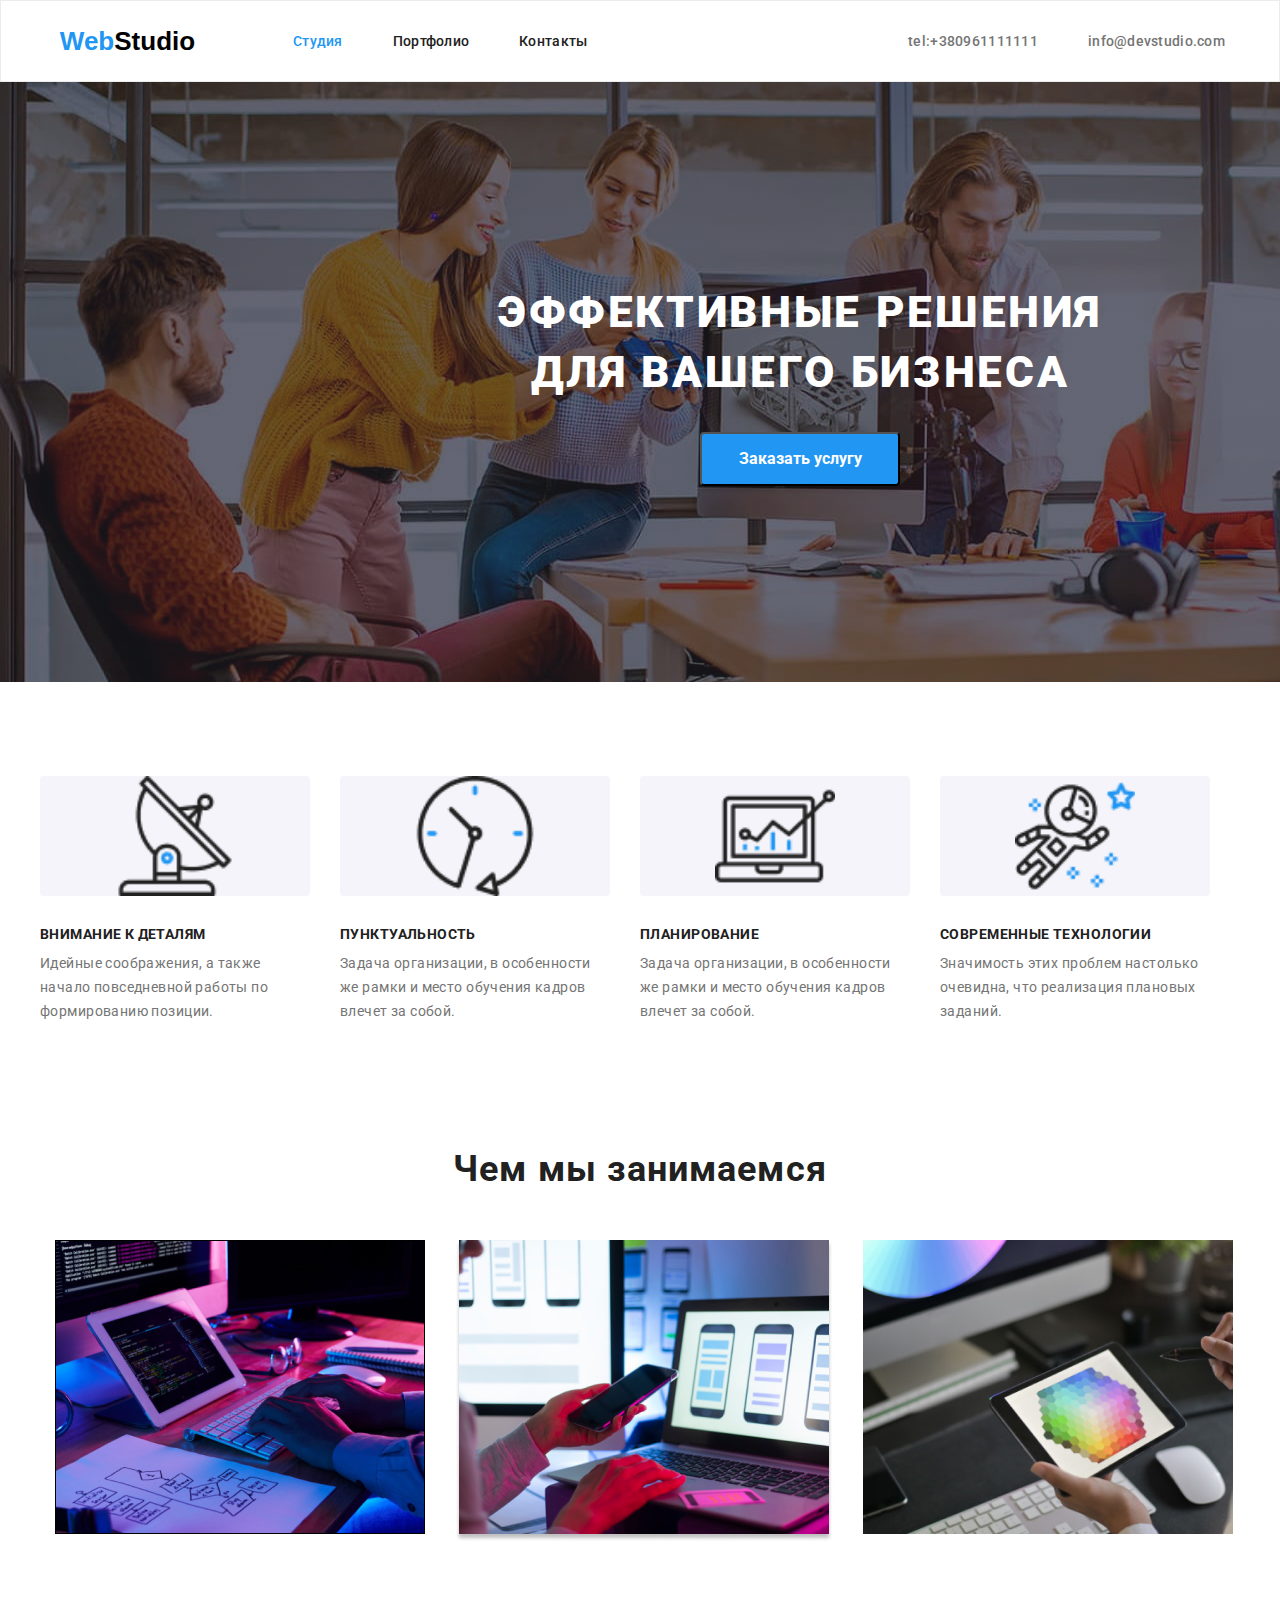
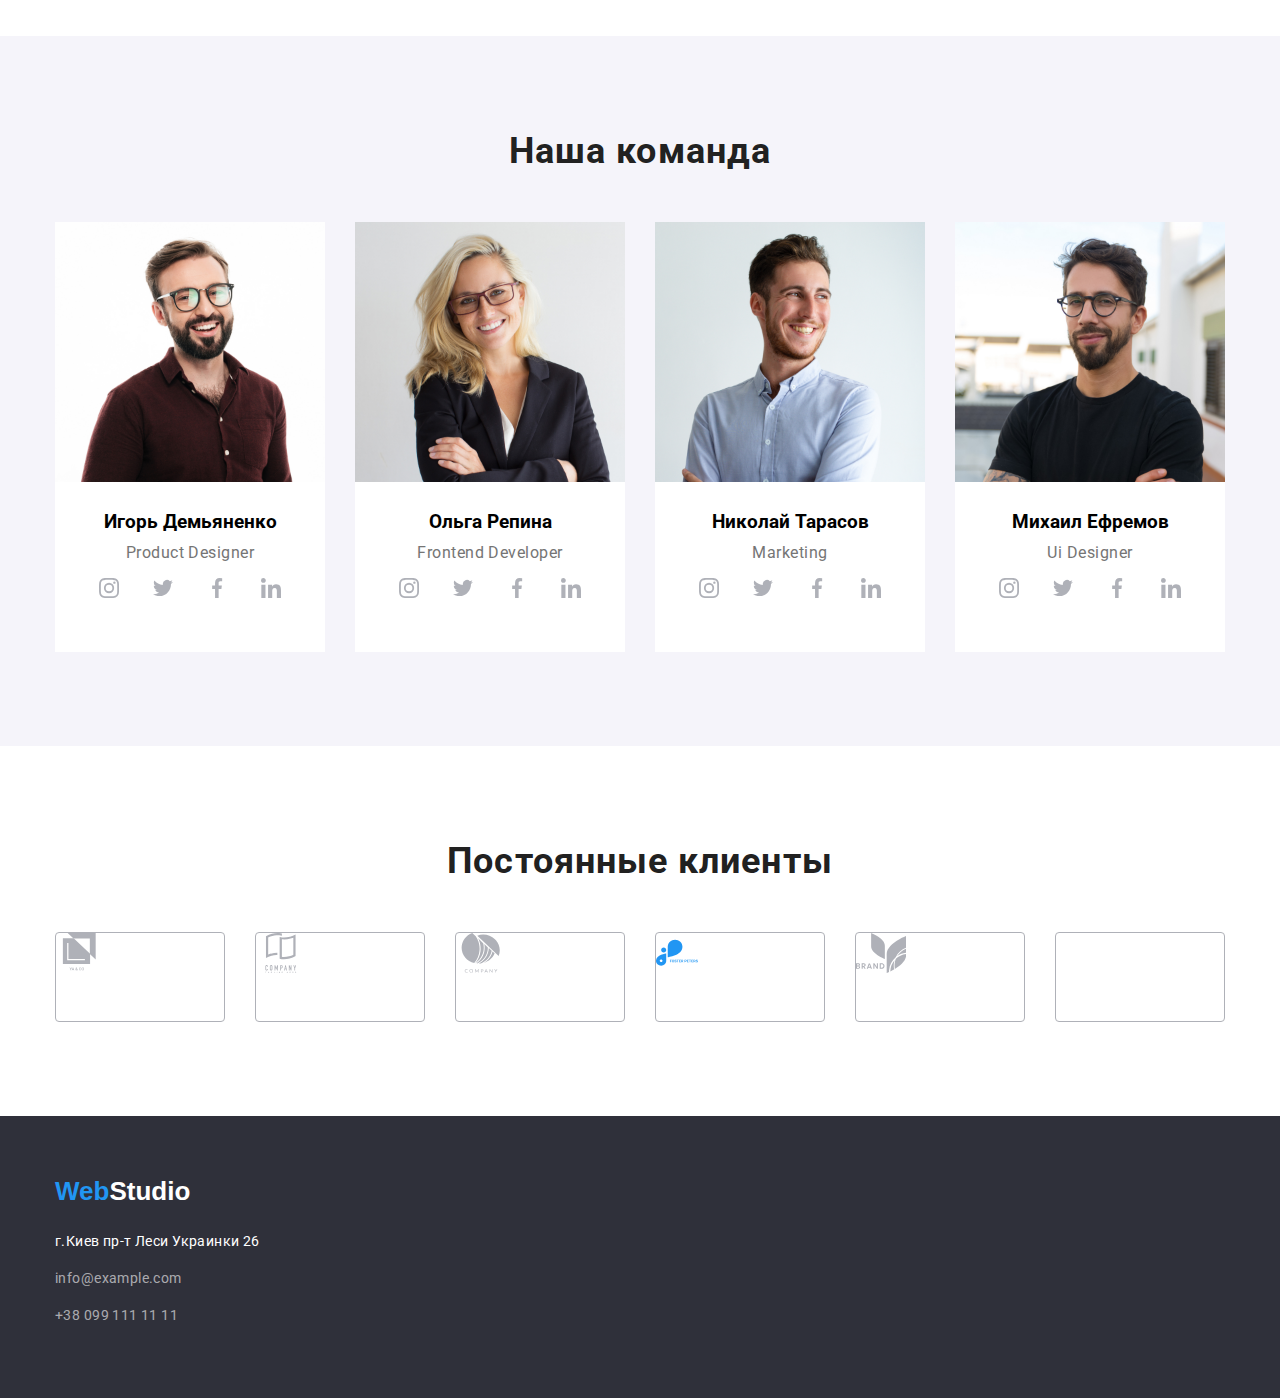
==== index.html @ 66f8c297 "=" ====
<!DOCTYPE html>
<html lang="ru">

<head>
    <meta charset="UTF-8">
    <meta name="viewport" content="width=device-width, initial-scale=1.0">
    <title lang="en">Web Studio</title>
    <link rel="stylesheet"
        href="https://cdnjs.cloudflare.com/ajax/libs/modern-normalize/1.0.0/modern-normalize.min.css">
    <link rel="preconnect" href="https://fonts.gstatic.com">
    <link
        href="https://fonts.googleapis.com/css2?family=Raleway:wght@700&family=Roboto:wght@400;500;700;900&display=swap"
        rel="stylesheet">
    <link rel="stylesheet" href="./CSS/styles.css">

</head>

<body>
    <header class="header">
        <div class="header-nav container">
            <div class="site-nav">
                <nav class="navigation">
                    <a class="logotype logotype-light-theme" href="./index.html"><span class="logo-web">Web</span>Studio</a>
                    <ul class="navigation-list list">
                        <li class="navigation-list-item">
                            <a class="navigation-list-link current" href="./index.html">Студия</a>
                        </li>
                        <li class="navigation-list-item">
                            <a class="navigation-list-link" href="./portfolio.html">Портфолио</a>
                        </li>
                        <li class="navigation-list-item">
                            <a class="navigation-list-link" href="#">Контакты</a>
                        </li>
                    </ul>
                </nav>
            </div>
            <div class="auth-nav">
                <a class="info tel" href="tel:+380961111111">tel:+380961111111</a>
                <a class="info mail" href="mailto:info@devstudio.com">info@devstudio.com</a> 
            </div>
        </div>
        
        
    </header>
    <main>
        <!--HERO-->
        <section class="hero overlay">
                <div class="container">
                    <div class="hero-side">
                        <h1 class="title">ЭФФЕКТИВНЫЕ РЕШЕНИЯ ДЛЯ ВАШЕГО БИЗНЕСА</h1>
                        <button class="modal-btn" type="button">Заказать услугу</button>
                    </div>
                </div>  
        </section>

        <!--ITEMS-->
        <section class="items container">
            <ul class="items-list list">
                <li class="items-list-item icon-antenna">
                    <h3 class="items-title">Внимание к деталям</h3>
                    <p class="items-text">Идейные соображения, а также начало повседневной работы по формированию
                        позиции.</p>
                </li>
                <li class="items-list-item icon-clock">
                    <h3 class="items-title">Пунктуальность</h3>
                    <p class="items-text">Задача организации, в особенности же рамки и место обучения кадров влечет за
                        собой.</p>
                </li>
                <li class="items-list-item icon-diagram">
                    <h3 class="items-title">Планирование</h3>
                    <p class="items-text">Задача организации, в особенности же рамки и место обучения кадров влечет за
                        собой.</p>
                </li>
                <li class="items-list-item icon-astronaut">
                    <h3 class="items-title">Современные технологии</h3>
                    <p class="items-text">Значимость этих проблем настолько очевидна, что реализация плановых заданий.
                    </p>
                </li>
            </ul>
        </section>

        <!--About us-->
        <section class="about-us container">
            <h2 class="about-us-title">Чем мы занимаемся</h2>
            <ul class="about-us-list list">
                <li class="about-us-list-item">
                    <img class="about-us-list-item-img" src="./images/Images1/about1.jpg"
                        alt="разработчик печатает текст">
                </li>
                <li class="about-us-list-item">
                    <img class="about-us-list-item-img" src="./images/Images1/about2.png"
                        alt="разработчик смотрит на экран с телефонами">
                </li>
                <li class="about-us-list-item">
                    <img class="about-us-list-item-img" src="./images/Images1/about3.jpg" alt="картинка на планшете">
                </li>
            </ul>

        </section>

        <!--Our team-->

        <section class="our-team">
            <div class="our-team-guys container">
                <h2 class="our-team-title">Наша команда</h2>
                <ul class="our-team-list list">
                    <li class="our-team-list-item">
                        <img class="our-team-list-item-img" src="./images/People Images/Ihor.jpg" alt="Photo of Product Designer"
                            width="270" height="260">
                            <div class="our-team-text">
                                <h3 class="our-team-title-names">Игорь Демьяненко</h3>
                                <p class="our-team-positions">Product Designer</p>
                                <ul class="our-team-socials list">
                                    <li class="our-team-socials-item link">
                                        <a class="our-team-btn" href="#">
                                            <svg class="btn-icon">
                                                <use href="./images/hw-04/sprite.svg#icon-instagram"></use>
                                            </svg>
                                        </a>
                                    </li>
                                    <li class="our-team-socials-item link">
                                        <a class="our-team-btn" href="#">
                                            <svg class="btn-icon">
                                                <use href="./images/hw-04/sprite.svg#icon-twitter"></use>
                                            </svg>
                                        </a>
                                    </li>
                                    <li class="our-team-socials-item link">
                                        <a class="our-team-btn" href="#">
                                            <svg class="btn-icon">
                                                <use href="./images/hw-04/sprite.svg#icon-facebook"></use>
                                            </svg>
                                        </a>
                                    </li>
                                    <li class="our-team-socials-item link">
                                        <a class="our-team-btn" href="#">
                                            <svg class="btn-icon">
                                                <use href="./images/hw-04/sprite.svg#icon-linkedin"></use>
                                            </svg>
                                        </a>
                                    </li>
                                </ul>
                            </div>
                    </li>
                    <li class="our-team-list-item">
                        <img class="our-team-list-item-img" src="./images/People Images/Olga.jpg" alt="Photo of Frontend Developer"
                            width="270" height="260">
                            <div class="our-team-text">
                                <h3 class="our-team-title-names">Ольга Репина</h3>
                                <p class="our-team-positions">Frontend Developer</p>
                                <ul class="our-team-socials list">
                                    <li class="our-team-socials-item link">
                                        <a class="our-team-btn" href="#">
                                            <svg class="btn-icon">
                                                <use href="./images/hw-04/sprite.svg#icon-instagram"></use>
                                            </svg>
                                        </a>
                                    </li>
                                    <li class="our-team-socials-item link">
                                        <a class="our-team-btn" href="#">
                                            <svg class="btn-icon">
                                                <use href="./images/hw-04/sprite.svg#icon-twitter"></use>
                                            </svg>
                                        </a>
                                    </li>
                                    <li class="our-team-socials-item link">
                                        <a class="our-team-btn" href="#">
                                            <svg class="btn-icon">
                                                <use href="./images/hw-04/sprite.svg#icon-facebook"></use>
                                            </svg>
                                        </a>
                                    </li>
                                    <li class="our-team-socials-item link">
                                        <a class="our-team-btn" href="#">
                                            <svg class="btn-icon">
                                                <use href="./images/hw-04/sprite.svg#icon-linkedin"></use>
                                            </svg>
                                        </a>
                                    </li>
                                </ul>
                            </div>
                    </li>
                    <li class="our-team-list-item">
                        <img class="our-team-list-item-img" src="./images/People Images/Nikolai.jpg" alt="Photo of Marketing"
                            width="270" height="260">
                            <div class="our-team-text">
                                <h3 class="our-team-title-names">Николай Тарасов</h3>
                                <p class="our-team-positions">Marketing</p>
                                <ul class="our-team-socials list">
                                    <li class="our-team-socials-item link">
                                        <a class="our-team-btn" href="#">
                                            <svg class="btn-icon">
                                                <use href="./images/hw-04/sprite.svg#icon-instagram"></use>
                                            </svg>
                                        </a>
                                    </li>
                                    <li class="our-team-socials-item link">
                                        <a class="our-team-btn" href="#">
                                            <svg class="btn-icon">
                                                <use href="./images/hw-04/sprite.svg#icon-twitter"></use>
                                            </svg>
                                        </a>
                                    </li>
                                    <li class="our-team-socials-item link">
                                        <a class="our-team-btn" href="#">
                                            <svg class="btn-icon">
                                                <use href="./images/hw-04/sprite.svg#icon-facebook"></use>
                                            </svg>
                                        </a>
                                    </li>
                                    <li class="our-team-socials-item link">
                                        <a class="our-team-btn" href="#">
                                            <svg class="btn-icon">
                                                <use href="./images/hw-04/sprite.svg#icon-linkedin"></use>
                                            </svg>
                                        </a>
                                    </li>
                                </ul>
                            </div>
                    </li>
                    <li class="our-team-list-item">
                        <img class="our-team-list-item-img" src="./images/People Images/Michael.jpg" alt="" width="270" height="260">
                        <div class="our-team-text">
                            <h3 class="our-team-title-names">Михаил Ефремов</h3>
                            <p class="our-team-positions">Ui Designer</p>
                            <ul class="our-team-socials list">
                                <li class="our-team-socials-item link">
                                    <a class="our-team-btn" href="#">
                                        <svg class="btn-icon">
                                            <use href="./images/hw-04/sprite.svg#icon-instagram"></use>
                                        </svg>
                                    </a>
                                </li>
                                <li class="our-team-socials-item link">
                                    <a class="our-team-btn" href="#">
                                        <svg class="btn-icon">
                                            <use href="./images/hw-04/sprite.svg#icon-twitter"></use>
                                        </svg>
                                    </a>
                                </li>
                                <li class="our-team-socials-item link">
                                    <a class="our-team-btn" href="#">
                                        <svg class="btn-icon">
                                            <use href="./images/hw-04/sprite.svg#icon-facebook"></use>
                                        </svg>
                                    </a>
                                </li>
                                <li class="our-team-socials-item link">
                                    <a class="our-team-btn" href="#">
                                        <svg class="btn-icon">
                                            <use href="./images/hw-04/sprite.svg#icon-linkedin"></use>
                                        </svg>
                                    </a>
                                </li>
                            </ul>
                        </div>
                    </li>
                </ul>
            </div>
        </section>

        <!--Our Clients-->
        <section class="clients">
            <div class="our-clients container">
                <h2 class="our-team-title">Постоянные клиенты</h2>
                <ul class="clients-names list">
                    <li class="clients-names-item">
                        <a class="clients-link" href="#">
                            <div class="clients-box">
                                <svg class="clients-img">
                                    <use href="./images/hw-04/symbol-defs.svg#icon-logo-1-1"></use>
                                </svg>
                            </div>
                        </a>
                    </li>
                    <li class="clients-names-item">
                        <a class="clients-link" href="#">
                            <div class="clients-box">
                                <svg class="clients-img">
                                    <use href="./images/hw-04/symbol-defs.svg#icon-logo-2-1"></use>
                                </svg>
                            </div>
                        </a>
                    </li>
                    <li class="clients-names-item">
                        <a class="clients-link" href="#">
                            <div class="clients-box">
                                <svg class="clients-img">
                                    <use href="./images/hw-04/symbol-defs.svg#icon-logo-3-1"></use>
                                </svg>
                            </div>
                        </a>
                    </li>
                    <li class="clients-names-item">
                        <a class="clients-link" href="#">
                            <div class="clients-box">
                                <svg class="clients-img">
                                    <use href="./images/hw-04/symbol-defs.svg#icon-logo-4-1"></use>
                                </svg>
                            </div>
                        </a>
                    </li>
                    <li class="clients-names-item">
                        <a class="clients-link" href="#">
                            <div class="clients-box">
                                <svg class="clients-img">
                                    <use href="./images/hw-04/symbol-defs.svg#icon-logo-5-1"></use>
                                </svg>
                            </div>
                        </a>
                    </li>
                    <li class="clients-names-item">
                        <a class="clients-link" href="#">
                            <div class="clients-box">
                                <svg class="clients-img">
                                    <use href="../images/hw-o4/logo6(1).svg"></use>
                                </svg>
                            </div>
                        </a>
                    </li>
                </ul>

            </div> 
        </section>
    </main>

    <footer class="footer">
        <div class="contact-info container">
            <a class="logotype logotype-dark-theme" href="#"><span class="logo-web">Web</span>Studio</a>
            <address class="address">
                <ul class="address-list list">
                    <li class="address-list-item">
                        <a class="address-list-item-link link" href="https://goo.gl/maps/BzRHqHWoNw8cr5Rj8" target="blank">г.Киев
                            пр-т Леси Украинки 26</a>
                    </li>
                    <li class="address-list-item">
                        <a class="address-list-item-link-mail link" href="mailto:info@example.com">info@example.com</a>
                    </li>
                    <li class="address-list-item">
                        <a class="address-list-item-link-tel link" href="tel:+380991111111">+38 099 111 11 11</a>
                    </li>
                </ul>
        </div>
        
    </footer>

</body>


</html>
---- CSS/styles.css ----
:root {
  --text-font: "Roboto", sans-serif;
  --logo-font: "Relaway", sans-serif;
  --accent-color: #2196f3;
  --main-color: #757575;
  --title-color: #212121;
  --white-text-color: #ffffff;
}
body {
  background-color: var(--white-text-color);
  font-family: var(--text-font);
  font-style: normal;
}
h1,
h2,
h3,
h4,
h5,
h6,
p {
  margin: 0;
  /* padding: 0; */
}

ul,
ol {
  margin: 0;
  padding: 0;
}

img {
  display: block;
}
.list {
  list-style: none;
}

.link {
  text-decoration: none;
}

/* Components */

.address {
  font-style: normal;
  color: var(--white-text-color);
}

/* logo */
.logotype {
  display: inline-block;
  width: 145px;
  font-family: var(--logo-font);
  font-weight: 700;
  font-size: 26px;
  line-height: 1.19;
  text-decoration: none;
  letter-spacing: 0.03 em;
  font-style: normal;
}
.header .logotype {
  margin-right: 93px;
}

.logo-web {
  color: var(--accent-color);
  font-style: normal;
}
.logotype-light-theme {
  color: #000000;
}
.logotype-dark-theme {
  color: var(--white-text-color);
}

/* header*/
.header {
  border: 1px solid #ececec;
}
.main {
  padding-top: 94px;
  padding-bottom: 94px;
}
.container {
  width: 1200px;
  padding-left: 15px;
  padding-right: 15px;
  margin: 0 auto;
  box-sizing: border-box;
}
.header-nav {
  text-align: center;
  display: flex;
}
.navigation {
  display: flex;
  align-items: center;
}
/*auth-nav */
.auth-nav {
  display: flex;
  align-items: center;
  margin-left: auto;
}
.auth-nav .info + .info {
  margin-left: 50px;
}
.navigation-list {
  display: flex;
}
.navigation-list-item:not(:last-child) {
  margin-right: 50px;
}
.info {
  display: block;
}
.navigation-list-item,
.info {
  padding-top: 32px;
  padding-bottom: 32px;
}
.navigation-list-link {
  display: block;
  font-family: var(--text-font);
  font-weight: 500;
  font-size: 14px;
  line-height: 1.143;
  letter-spacing: 0.02em;
  color: var(--title-color);
  text-decoration: none;
}
.navigation-list-link:hover,
.navigation-list-link:focus {
  color: var(--accent-color);
}
.navigation-list .navigation-list-link.current {
  color: var(--accent-color);
}

.header .info {
  display: flex;
  font-family: var(--text-font);
  font-weight: 500;
  font-size: 14px;
  line-height: 1.143;
  text-decoration: none;
  letter-spacing: 0.02em;
  color: var(--main-color);
}
.info:hover,
.info:focus {
  color: var(--accent-color);
}

.address-list-item-link {
  font-family: var(--text-font);
  font-style: normal;
  font-weight: 400;
  font-size: 14px;
  line-height: 2;
  letter-spacing: 0.03em;
  color: var(--white-text-color);
}
.address-list-item-link-mail,
.address-list-item-link-tel {
  font-family: var(--text-font);
  font-style: normal;
  font-weight: 400;
  font-size: 14px;
  line-height: 2;
  text-decoration: none;
  letter-spacing: 0.03em;
  color: rgba(255, 255, 255, 0.6);
}

/* Components end */

/* hero*/
.hero {
  /* display: flex; */
  padding-top: 200px;
  padding-bottom: 200px;
  background-color: #2f303a;
}
.overlay {
  display: flex;
  height: 600px;
  width: 1600px;
  margin-left: auto;
  margin-right: auto;
  background-image: linear-gradient(
      to right,
      rgba(47, 48, 58, 0.4),
      rgba(47, 48, 58, 0.4)
    ),
    url(../images/hw-04/герой.jpg);
  background-size: cover;
  background-position: center;
  background-color: #c4c4c4;
}

.hero .container {
  display: flex;
  justify-content: center;
}

.hero-side {
  display: inline-block;
  text-align: center;
}
.title {
  margin-bottom: 30px;
  width: 696px;
  font-family: var(--text-font);
  font-weight: 900;
  font-size: 44px;
  line-height: 1.364;
  text-align: center;
  letter-spacing: 0.06em;
  text-transform: uppercase;
  color: var(--white-text-color);
}

.modal-btn {
  padding: 10px 32px;
  width: 200px;
  display: inline-block;
  min-width: 200px;
  text-align: center;
  font-family: var(--text-font);
  font-weight: 700;
  font-size: 16px;
  line-height: 1.875;
  box-shadow: 0px 4px 4px rgba(0, 0, 0, 0.15);
  border-radius: 4px;
  color: var(--white-text-color);
  background: var(--accent-color);
  cursor: pointer;
}

/* items */
.items {
  padding: 94px 0;
}
.items-list {
  display: flex;
  min-width: 1170px;
}
.items-list-item::before {
  content: "";
  display: block;
  height: 120px;
  width: 270px;
  background: #f5f4fa;
  border-radius: 4px;
  background-repeat: no-repeat;
  background-position: center;
  background-size: contain;
}
.icon-antenna::before {
  background-image: url(/images/hw-04/antenna.png);
}
.icon-clock::before {
  background-image: url(/images/hw-04/clock.png);
}
.icon-diagram::before {
  background-image: url(/images/hw-04/diagram.png);
}
.icon-astronaut::before {
  background-image: url(/images/hw-04/astronaut.png);
}

.item-list {
  display: flex;
  flex-wrap: wrap;
  margin-right: -30px;
  margin-bottom: -30px;
}

/*.items-list-item {
  width: 270px;
}
.items-list-item:not(:last-child) {
  margin-right: 30px;
} */

.items-list-item {
  margin-right: 30px;
  margin-bottom: 30px;
  flex-basis: calc(100% / 4-30);
}
.items-title {
  margin-top: 30px;
  margin-bottom: 10px;
  font-family: var(--text-font);
  font-weight: 700;
  font-size: 14px;
  line-height: 1.143;
  letter-spacing: 0.03em;
  text-transform: uppercase;
  color: var(--title-color);
}
.items-text {
  font-family: var(--text-font);
  font-weight: 400;
  font-size: 14px;
  line-height: 1.71;
  letter-spacing: 0.03em;
  color: var(--main-color);
}

/* about us */
.about-us {
  padding-bottom: 94px;
}
.about-us-title,
.our-team-title {
  font-family: var(--text-font);
  font-weight: 700;
  font-size: 36px;
  line-height: 1.167;

  letter-spacing: 0.03em;
  color: var(--title-color);
}
.about-us-list {
  display: flex;
}
.about-us-list-item:not(:last-child) {
  margin-right: 30px;
}
.about-us-title {
  justify-content: center;
  text-align: center;
  min-width: 376px;
  margin-bottom: 50px;
}

/* our team */
.our-team {
  background-color: #f5f4fa;
}
.our-team-guys {
  padding-top: 94px;
  padding-bottom: 94px;
}
.our-team-title {
  margin-bottom: 50px;
  text-align: center;
}
.our-team-list {
  display: flex;
  justify-content: space-between;
}
.our-team-list-item {
  width: 270px;
}
.our-team-text {
  padding: 30px 32px;
  text-align: center;
  background-color: var(--white-text-color);
}
.our-team-title-names {
  margin-bottom: 10px;
}
.our-team-positions {
  margin-bottom: 16px;
  font-family: var(--text-font);
  font-weight: normal;
  font-size: 16px;
  line-height: 1.188;
  letter-spacing: 0.03em;
  color: var(--main-color);
}
.our-team-socials {
  display: flex;
  justify-content: space-between;
  width: 206px;
}
.our-team-socials-item {
  background-position: center;
  width: 44px;
  height: 44px;
}
.our-team-btn {
  display: inline-block;
  border: none;
  border-radius: 50%;
  width: 44px;
  height: 44px;
  color: #afb1b8;
  background-color: var(--white-text-color);
}
.our-team-btn:hover,
.our-team-btn:focus {
  color: var(--white-text-color);
  background-color: var(--accent-color);
}
.btn-icon {
  width: 20px;
  height: 20px;
  fill: currentColor;
}
.btn-icon:hover,
.btn-icon:focus {
  fill: var(--white-text-color);
}

.clients-img {
  width: 100px;
  height: 100px;
}

/* hero portfolio */
.buttons-list-item-btn {
  padding: 6px 22px;
  display: inline-block;
  text-align: center;
  font-family: var(--text-font);
  font-weight: 500;
  font-size: 16px;
  line-height: 1.625;
  letter-spacing: 0.03em;
  color: var(--title-color);
  cursor: pointer;
  background: #f5f4fa;
  border-radius: 4px;
  border-color: #f5f4fa;
}
.buttons-list-item-btn:hover,
.buttons-list-item-btn:focus {
  color: #ffffff;
  background: var(--accent-color);
  box-shadow: 0px 3px 1px rgba(0, 0, 0, 0.1), 0px 1px 2px rgba(0, 0, 0, 0.08),
    0px 2px 2px rgba(0, 0, 0, 0.12);
}

/* projects Portfolio */

.projects-title {
  margin-bottom: 4px;
  font-family: var(--text-font);
  font-weight: 700;
  font-size: 18px;
  line-height: 2;
  letter-spacing: 0.06em;
  color: var(--title-color);
}
.projects-text {
  font-family: var(--text-font);
  font-weight: 400;
  font-size: 16px;
  line-height: 1.875;
  letter-spacing: 0.03em;
  color: var(--main-color);
}
.projects-list {
  display: flex;
  flex-wrap: wrap;
}
.projects-list-item {
  width: calc((100%-60px) / 3);
}
.projects-list-item:nth-child(3n) {
  margin-right: 0;
}
.projects-list-item:not(:nth-last-child(-n + 3)) {
  margin-bottom: 30px;
}
.projects-inbox {
  width: 370px;
  padding: 20px 24px;
  background: #ffffff;
  border: 1px solid #eeeeee;
  box-sizing: border-box;
}
/* Our clients */
.our-clients {
  padding-top: 94px;
  padding-bottom: 94px;
}
.clients-names {
  display: flex;
}
.clients-names-item {
}
.clients-img {
  width: 50px;
  height: 40px;
  fill: currentColor;
  background-position: center;
  background-size: contain;
}
.clients-img:hover,
.clients-img:focus {
  fill: var(--white-text-color);
}
.clients-names-item:not(:last-child) {
  margin-right: 30px;
}
.clients-link {
  display: inline-block;
  width: 170px;
  height: 90px;
  border: 1px solid #afb1b8;
  box-sizing: border-box;
  border-radius: 4px;
}

/* footer */

.footer {
  padding-top: 60px;
  padding-bottom: 60px;
  background-color: #2f303a;
}

.logotype.logotype-dark-theme {
  display: inline-block;
  margin-bottom: 20px;
}
.address-list-item {
  min-width: 231px;
  margin-bottom: 9px;
}
/* Hero Portfolio*/

.buttons .container {
  display: flex;
  display: block;
}
.nav-menu {
  text-align: center;
}
.buttons-list {
  display: block;
  margin-bottom: 50px;
}
.buttons-list-item {
  display: inline-block;
}
.buttons-list-item:not(:last-child) {
  margin-right: 8px;
}
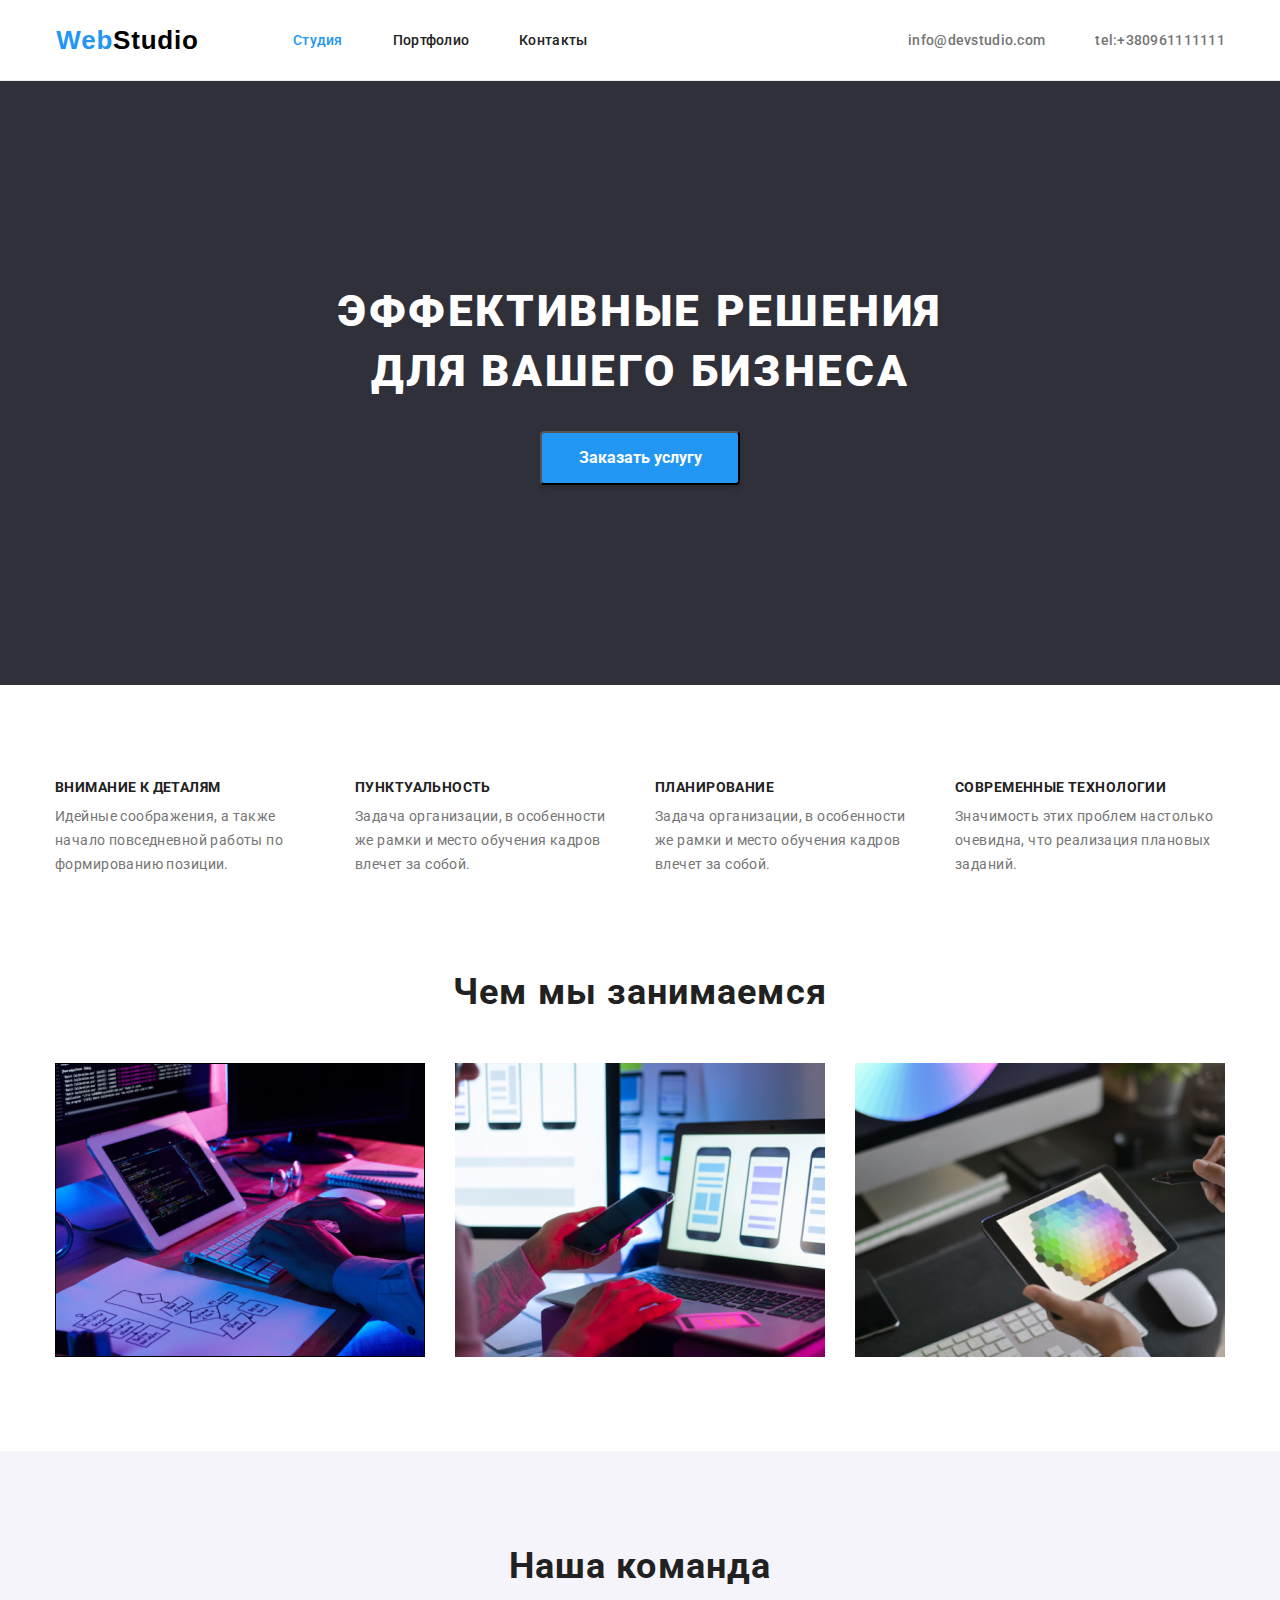
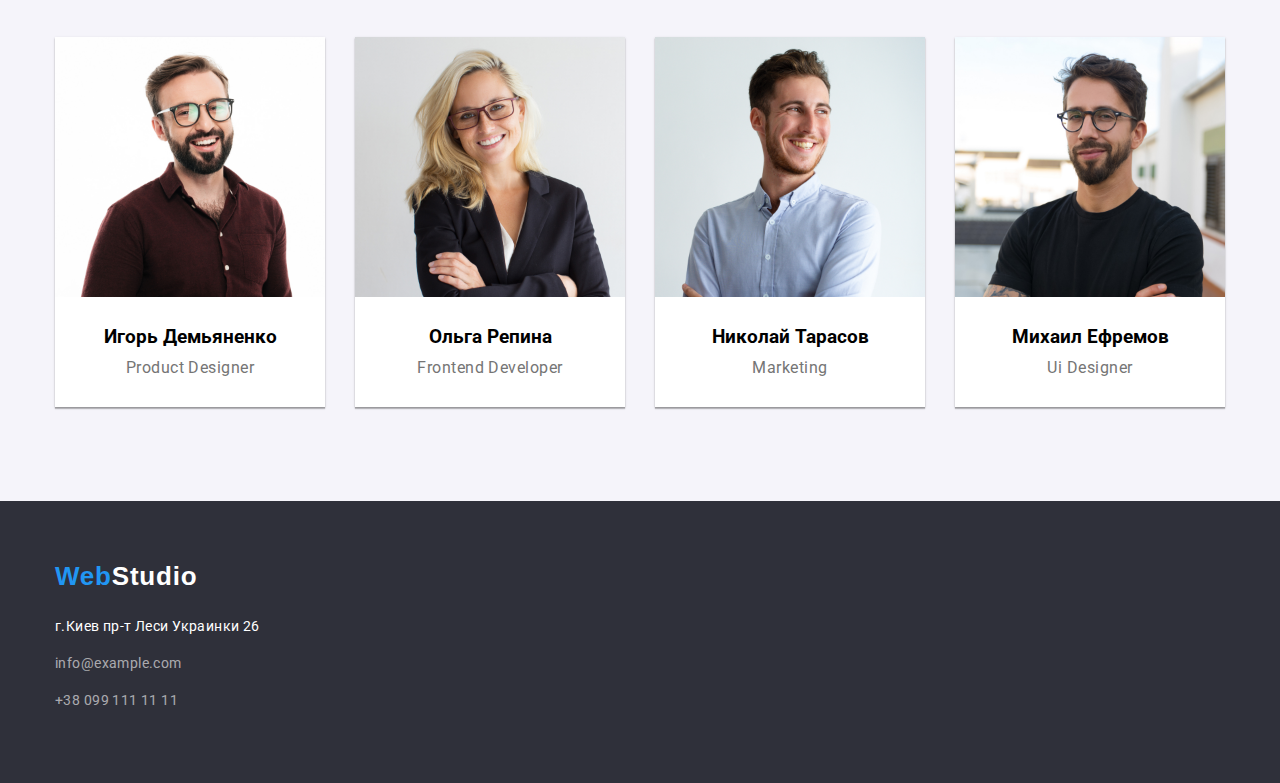
==== commit 58fcba61: "add from 3 repository" ====
--- a/index.html
+++ b/index.html
@@ -35,8 +35,8 @@
                 </nav>
             </div>
             <div class="auth-nav">
-                <a class="info tel" href="tel:+380961111111">tel:+380961111111</a>
-                <a class="info mail" href="mailto:info@devstudio.com">info@devstudio.com</a> 
+                <a class="info" href="mailto:info@devstudio.com">info@devstudio.com</a> 
+                <a class="info" href="tel:+380961111111">tel:+380961111111</a>
             </div>
         </div>
         
@@ -44,58 +44,62 @@
     </header>
     <main>
         <!--HERO-->
-        <section class="hero overlay">
-                <div class="container">
-                    <div class="hero-side">
-                        <h1 class="title">ЭФФЕКТИВНЫЕ РЕШЕНИЯ ДЛЯ ВАШЕГО БИЗНЕСА</h1>
-                        <button class="modal-btn" type="button">Заказать услугу</button>
-                    </div>
-                </div>  
+        <section class="hero">
+            <div class="container">
+                <div class="hero-side">
+                    <h1 class="title">ЭФФЕКТИВНЫЕ РЕШЕНИЯ ДЛЯ ВАШЕГО БИЗНЕСА</h1>
+                    <button class="modal-btn" type="button">Заказать услугу</button>
+                </div>
+            </div>
         </section>
 
         <!--ITEMS-->
-        <section class="items container">
-            <ul class="items-list list">
-                <li class="items-list-item icon-antenna">
-                    <h3 class="items-title">Внимание к деталям</h3>
-                    <p class="items-text">Идейные соображения, а также начало повседневной работы по формированию
+        <section class="items">
+            <div class="container">
+                <ul class="items-list list">
+                    <li class="items-list-item">
+                        <h3 class="items-title">Внимание к деталям</h3>
+                        <p class="items-text">Идейные соображения, а также начало повседневной работы по формированию
                         позиции.</p>
-                </li>
-                <li class="items-list-item icon-clock">
-                    <h3 class="items-title">Пунктуальность</h3>
-                    <p class="items-text">Задача организации, в особенности же рамки и место обучения кадров влечет за
+                    </li>
+                    <li class="items-list-item">
+                        <h3 class="items-title">Пунктуальность</h3>
+                        <p class="items-text">Задача организации, в особенности же рамки и место обучения кадров влечет за
                         собой.</p>
-                </li>
-                <li class="items-list-item icon-diagram">
-                    <h3 class="items-title">Планирование</h3>
-                    <p class="items-text">Задача организации, в особенности же рамки и место обучения кадров влечет за
+                    </li>
+                    <li class="items-list-item">
+                        <h3 class="items-title">Планирование</h3>
+                        <p class="items-text">Задача организации, в особенности же рамки и место обучения кадров влечет за
                         собой.</p>
-                </li>
-                <li class="items-list-item icon-astronaut">
-                    <h3 class="items-title">Современные технологии</h3>
-                    <p class="items-text">Значимость этих проблем настолько очевидна, что реализация плановых заданий.
-                    </p>
-                </li>
-            </ul>
+                    </li>
+                    <li class="items-list-item">
+                        <h3 class="items-title">Современные технологии</h3>
+                        <p class="items-text">Значимость этих проблем настолько очевидна, что реализация плановых заданий.
+                        </p>
+                    </li>
+                </ul>
+            </div>
+            
         </section>
 
         <!--About us-->
-        <section class="about-us container">
-            <h2 class="about-us-title">Чем мы занимаемся</h2>
-            <ul class="about-us-list list">
-                <li class="about-us-list-item">
+        <section class="about-us">
+            <div class="container">
+                <h2 class="about-us-title">Чем мы занимаемся</h2>
+                <ul class="about-us-list list">
+                    <li class="about-us-list-item">
                     <img class="about-us-list-item-img" src="./images/Images1/about1.jpg"
                         alt="разработчик печатает текст">
-                </li>
-                <li class="about-us-list-item">
-                    <img class="about-us-list-item-img" src="./images/Images1/about2.png"
+                    </li>
+                    <li class="about-us-list-item">
+                    <img class="about-us-list-item-img" src="./images/Images1/img (13).jpg"
                         alt="разработчик смотрит на экран с телефонами">
-                </li>
-                <li class="about-us-list-item">
+                    </li>
+                    <li class="about-us-list-item">
                     <img class="about-us-list-item-img" src="./images/Images1/about3.jpg" alt="картинка на планшете">
-                </li>
-            </ul>
-
+                    </li>
+                </ul>
+            </div>
         </section>
 
         <!--Our team-->
@@ -110,36 +114,6 @@
                             <div class="our-team-text">
                                 <h3 class="our-team-title-names">Игорь Демьяненко</h3>
                                 <p class="our-team-positions">Product Designer</p>
-                                <ul class="our-team-socials list">
-                                    <li class="our-team-socials-item link">
-                                        <a class="our-team-btn" href="#">
-                                            <svg class="btn-icon">
-                                                <use href="./images/hw-04/sprite.svg#icon-instagram"></use>
-                                            </svg>
-                                        </a>
-                                    </li>
-                                    <li class="our-team-socials-item link">
-                                        <a class="our-team-btn" href="#">
-                                            <svg class="btn-icon">
-                                                <use href="./images/hw-04/sprite.svg#icon-twitter"></use>
-                                            </svg>
-                                        </a>
-                                    </li>
-                                    <li class="our-team-socials-item link">
-                                        <a class="our-team-btn" href="#">
-                                            <svg class="btn-icon">
-                                                <use href="./images/hw-04/sprite.svg#icon-facebook"></use>
-                                            </svg>
-                                        </a>
-                                    </li>
-                                    <li class="our-team-socials-item link">
-                                        <a class="our-team-btn" href="#">
-                                            <svg class="btn-icon">
-                                                <use href="./images/hw-04/sprite.svg#icon-linkedin"></use>
-                                            </svg>
-                                        </a>
-                                    </li>
-                                </ul>
                             </div>
                     </li>
                     <li class="our-team-list-item">
@@ -148,36 +122,6 @@
                             <div class="our-team-text">
                                 <h3 class="our-team-title-names">Ольга Репина</h3>
                                 <p class="our-team-positions">Frontend Developer</p>
-                                <ul class="our-team-socials list">
-                                    <li class="our-team-socials-item link">
-                                        <a class="our-team-btn" href="#">
-                                            <svg class="btn-icon">
-                                                <use href="./images/hw-04/sprite.svg#icon-instagram"></use>
-                                            </svg>
-                                        </a>
-                                    </li>
-                                    <li class="our-team-socials-item link">
-                                        <a class="our-team-btn" href="#">
-                                            <svg class="btn-icon">
-                                                <use href="./images/hw-04/sprite.svg#icon-twitter"></use>
-                                            </svg>
-                                        </a>
-                                    </li>
-                                    <li class="our-team-socials-item link">
-                                        <a class="our-team-btn" href="#">
-                                            <svg class="btn-icon">
-                                                <use href="./images/hw-04/sprite.svg#icon-facebook"></use>
-                                            </svg>
-                                        </a>
-                                    </li>
-                                    <li class="our-team-socials-item link">
-                                        <a class="our-team-btn" href="#">
-                                            <svg class="btn-icon">
-                                                <use href="./images/hw-04/sprite.svg#icon-linkedin"></use>
-                                            </svg>
-                                        </a>
-                                    </li>
-                                </ul>
                             </div>
                     </li>
                     <li class="our-team-list-item">
@@ -186,36 +130,6 @@
                             <div class="our-team-text">
                                 <h3 class="our-team-title-names">Николай Тарасов</h3>
                                 <p class="our-team-positions">Marketing</p>
-                                <ul class="our-team-socials list">
-                                    <li class="our-team-socials-item link">
-                                        <a class="our-team-btn" href="#">
-                                            <svg class="btn-icon">
-                                                <use href="./images/hw-04/sprite.svg#icon-instagram"></use>
-                                            </svg>
-                                        </a>
-                                    </li>
-                                    <li class="our-team-socials-item link">
-                                        <a class="our-team-btn" href="#">
-                                            <svg class="btn-icon">
-                                                <use href="./images/hw-04/sprite.svg#icon-twitter"></use>
-                                            </svg>
-                                        </a>
-                                    </li>
-                                    <li class="our-team-socials-item link">
-                                        <a class="our-team-btn" href="#">
-                                            <svg class="btn-icon">
-                                                <use href="./images/hw-04/sprite.svg#icon-facebook"></use>
-                                            </svg>
-                                        </a>
-                                    </li>
-                                    <li class="our-team-socials-item link">
-                                        <a class="our-team-btn" href="#">
-                                            <svg class="btn-icon">
-                                                <use href="./images/hw-04/sprite.svg#icon-linkedin"></use>
-                                            </svg>
-                                        </a>
-                                    </li>
-                                </ul>
                             </div>
                     </li>
                     <li class="our-team-list-item">
@@ -223,104 +137,12 @@
                         <div class="our-team-text">
                             <h3 class="our-team-title-names">Михаил Ефремов</h3>
                             <p class="our-team-positions">Ui Designer</p>
-                            <ul class="our-team-socials list">
-                                <li class="our-team-socials-item link">
-                                    <a class="our-team-btn" href="#">
-                                        <svg class="btn-icon">
-                                            <use href="./images/hw-04/sprite.svg#icon-instagram"></use>
-                                        </svg>
-                                    </a>
-                                </li>
-                                <li class="our-team-socials-item link">
-                                    <a class="our-team-btn" href="#">
-                                        <svg class="btn-icon">
-                                            <use href="./images/hw-04/sprite.svg#icon-twitter"></use>
-                                        </svg>
-                                    </a>
-                                </li>
-                                <li class="our-team-socials-item link">
-                                    <a class="our-team-btn" href="#">
-                                        <svg class="btn-icon">
-                                            <use href="./images/hw-04/sprite.svg#icon-facebook"></use>
-                                        </svg>
-                                    </a>
-                                </li>
-                                <li class="our-team-socials-item link">
-                                    <a class="our-team-btn" href="#">
-                                        <svg class="btn-icon">
-                                            <use href="./images/hw-04/sprite.svg#icon-linkedin"></use>
-                                        </svg>
-                                    </a>
-                                </li>
-                            </ul>
                         </div>
                     </li>
                 </ul>
             </div>
-        </section>
+            
 
-        <!--Our Clients-->
-        <section class="clients">
-            <div class="our-clients container">
-                <h2 class="our-team-title">Постоянные клиенты</h2>
-                <ul class="clients-names list">
-                    <li class="clients-names-item">
-                        <a class="clients-link" href="#">
-                            <div class="clients-box">
-                                <svg class="clients-img">
-                                    <use href="./images/hw-04/symbol-defs.svg#icon-logo-1-1"></use>
-                                </svg>
-                            </div>
-                        </a>
-                    </li>
-                    <li class="clients-names-item">
-                        <a class="clients-link" href="#">
-                            <div class="clients-box">
-                                <svg class="clients-img">
-                                    <use href="./images/hw-04/symbol-defs.svg#icon-logo-2-1"></use>
-                                </svg>
-                            </div>
-                        </a>
-                    </li>
-                    <li class="clients-names-item">
-                        <a class="clients-link" href="#">
-                            <div class="clients-box">
-                                <svg class="clients-img">
-                                    <use href="./images/hw-04/symbol-defs.svg#icon-logo-3-1"></use>
-                                </svg>
-                            </div>
-                        </a>
-                    </li>
-                    <li class="clients-names-item">
-                        <a class="clients-link" href="#">
-                            <div class="clients-box">
-                                <svg class="clients-img">
-                                    <use href="./images/hw-04/symbol-defs.svg#icon-logo-4-1"></use>
-                                </svg>
-                            </div>
-                        </a>
-                    </li>
-                    <li class="clients-names-item">
-                        <a class="clients-link" href="#">
-                            <div class="clients-box">
-                                <svg class="clients-img">
-                                    <use href="./images/hw-04/symbol-defs.svg#icon-logo-5-1"></use>
-                                </svg>
-                            </div>
-                        </a>
-                    </li>
-                    <li class="clients-names-item">
-                        <a class="clients-link" href="#">
-                            <div class="clients-box">
-                                <svg class="clients-img">
-                                    <use href="../images/hw-o4/logo6(1).svg"></use>
-                                </svg>
-                            </div>
-                        </a>
-                    </li>
-                </ul>
-
-            </div> 
         </section>
     </main>
 
--- a/CSS/styles.css
+++ b/CSS/styles.css
@@ -55,7 +55,7 @@
   font-size: 26px;
   line-height: 1.19;
   text-decoration: none;
-  letter-spacing: 0.03 em;
+  letter-spacing: 0.03em;
   font-style: normal;
 }
 .header .logotype {
@@ -75,7 +75,7 @@
 
 /* header*/
 .header {
-  border: 1px solid #ececec;
+  border-bottom: 1px solid #ececec;
 }
 .main {
   padding-top: 94px;
@@ -114,7 +114,7 @@
 .info {
   display: block;
 }
-.navigation-list-item,
+.navigation-list-link,
 .info {
   padding-top: 32px;
   padding-bottom: 32px;
@@ -138,7 +138,7 @@
 }
 
 .header .info {
-  display: flex;
+  display: block;
   font-family: var(--text-font);
   font-weight: 500;
   font-size: 14px;
@@ -182,23 +182,6 @@
   padding-bottom: 200px;
   background-color: #2f303a;
 }
-.overlay {
-  display: flex;
-  height: 600px;
-  width: 1600px;
-  margin-left: auto;
-  margin-right: auto;
-  background-image: linear-gradient(
-      to right,
-      rgba(47, 48, 58, 0.4),
-      rgba(47, 48, 58, 0.4)
-    ),
-    url(../images/hw-04/герой.jpg);
-  background-size: cover;
-  background-position: center;
-  background-color: #c4c4c4;
-}
-
 .hero .container {
   display: flex;
   justify-content: center;
@@ -246,51 +229,14 @@
   display: flex;
   min-width: 1170px;
 }
-.items-list-item::before {
-  content: "";
-  display: block;
-  height: 120px;
-  width: 270px;
-  background: #f5f4fa;
-  border-radius: 4px;
-  background-repeat: no-repeat;
-  background-position: center;
-  background-size: contain;
-}
-.icon-antenna::before {
-  background-image: url(/images/hw-04/antenna.png);
-}
-.icon-clock::before {
-  background-image: url(/images/hw-04/clock.png);
-}
-.icon-diagram::before {
-  background-image: url(/images/hw-04/diagram.png);
-}
-.icon-astronaut::before {
-  background-image: url(/images/hw-04/astronaut.png);
-}
-
-.item-list {
-  display: flex;
-  flex-wrap: wrap;
-  margin-right: -30px;
-  margin-bottom: -30px;
-}
-
-/*.items-list-item {
+
+.items-list-item {
   width: 270px;
 }
 .items-list-item:not(:last-child) {
   margin-right: 30px;
-} */
-
-.items-list-item {
-  margin-right: 30px;
-  margin-bottom: 30px;
-  flex-basis: calc(100% / 4-30);
 }
 .items-title {
-  margin-top: 30px;
   margin-bottom: 10px;
   font-family: var(--text-font);
   font-weight: 700;
@@ -354,61 +300,24 @@
 }
 .our-team-list-item {
   width: 270px;
+  box-shadow: 0px 1px 3px rgba(0, 0, 0, 0.12), 0px 1px 1px rgba(0, 0, 0, 0.14),
+    0px 2px 1px rgba(0, 0, 0, 0.2);
+  background-color: #fff;
 }
 .our-team-text {
+  text-align: center;
   padding: 30px 32px;
-  text-align: center;
-  background-color: var(--white-text-color);
 }
 .our-team-title-names {
   margin-bottom: 10px;
 }
 .our-team-positions {
-  margin-bottom: 16px;
   font-family: var(--text-font);
   font-weight: normal;
   font-size: 16px;
   line-height: 1.188;
   letter-spacing: 0.03em;
   color: var(--main-color);
-}
-.our-team-socials {
-  display: flex;
-  justify-content: space-between;
-  width: 206px;
-}
-.our-team-socials-item {
-  background-position: center;
-  width: 44px;
-  height: 44px;
-}
-.our-team-btn {
-  display: inline-block;
-  border: none;
-  border-radius: 50%;
-  width: 44px;
-  height: 44px;
-  color: #afb1b8;
-  background-color: var(--white-text-color);
-}
-.our-team-btn:hover,
-.our-team-btn:focus {
-  color: var(--white-text-color);
-  background-color: var(--accent-color);
-}
-.btn-icon {
-  width: 20px;
-  height: 20px;
-  fill: currentColor;
-}
-.btn-icon:hover,
-.btn-icon:focus {
-  fill: var(--white-text-color);
-}
-
-.clients-img {
-  width: 100px;
-  height: 100px;
 }
 
 /* hero portfolio */
@@ -474,38 +383,6 @@
   border: 1px solid #eeeeee;
   box-sizing: border-box;
 }
-/* Our clients */
-.our-clients {
-  padding-top: 94px;
-  padding-bottom: 94px;
-}
-.clients-names {
-  display: flex;
-}
-.clients-names-item {
-}
-.clients-img {
-  width: 50px;
-  height: 40px;
-  fill: currentColor;
-  background-position: center;
-  background-size: contain;
-}
-.clients-img:hover,
-.clients-img:focus {
-  fill: var(--white-text-color);
-}
-.clients-names-item:not(:last-child) {
-  margin-right: 30px;
-}
-.clients-link {
-  display: inline-block;
-  width: 170px;
-  height: 90px;
-  border: 1px solid #afb1b8;
-  box-sizing: border-box;
-  border-radius: 4px;
-}
 
 /* footer */
 
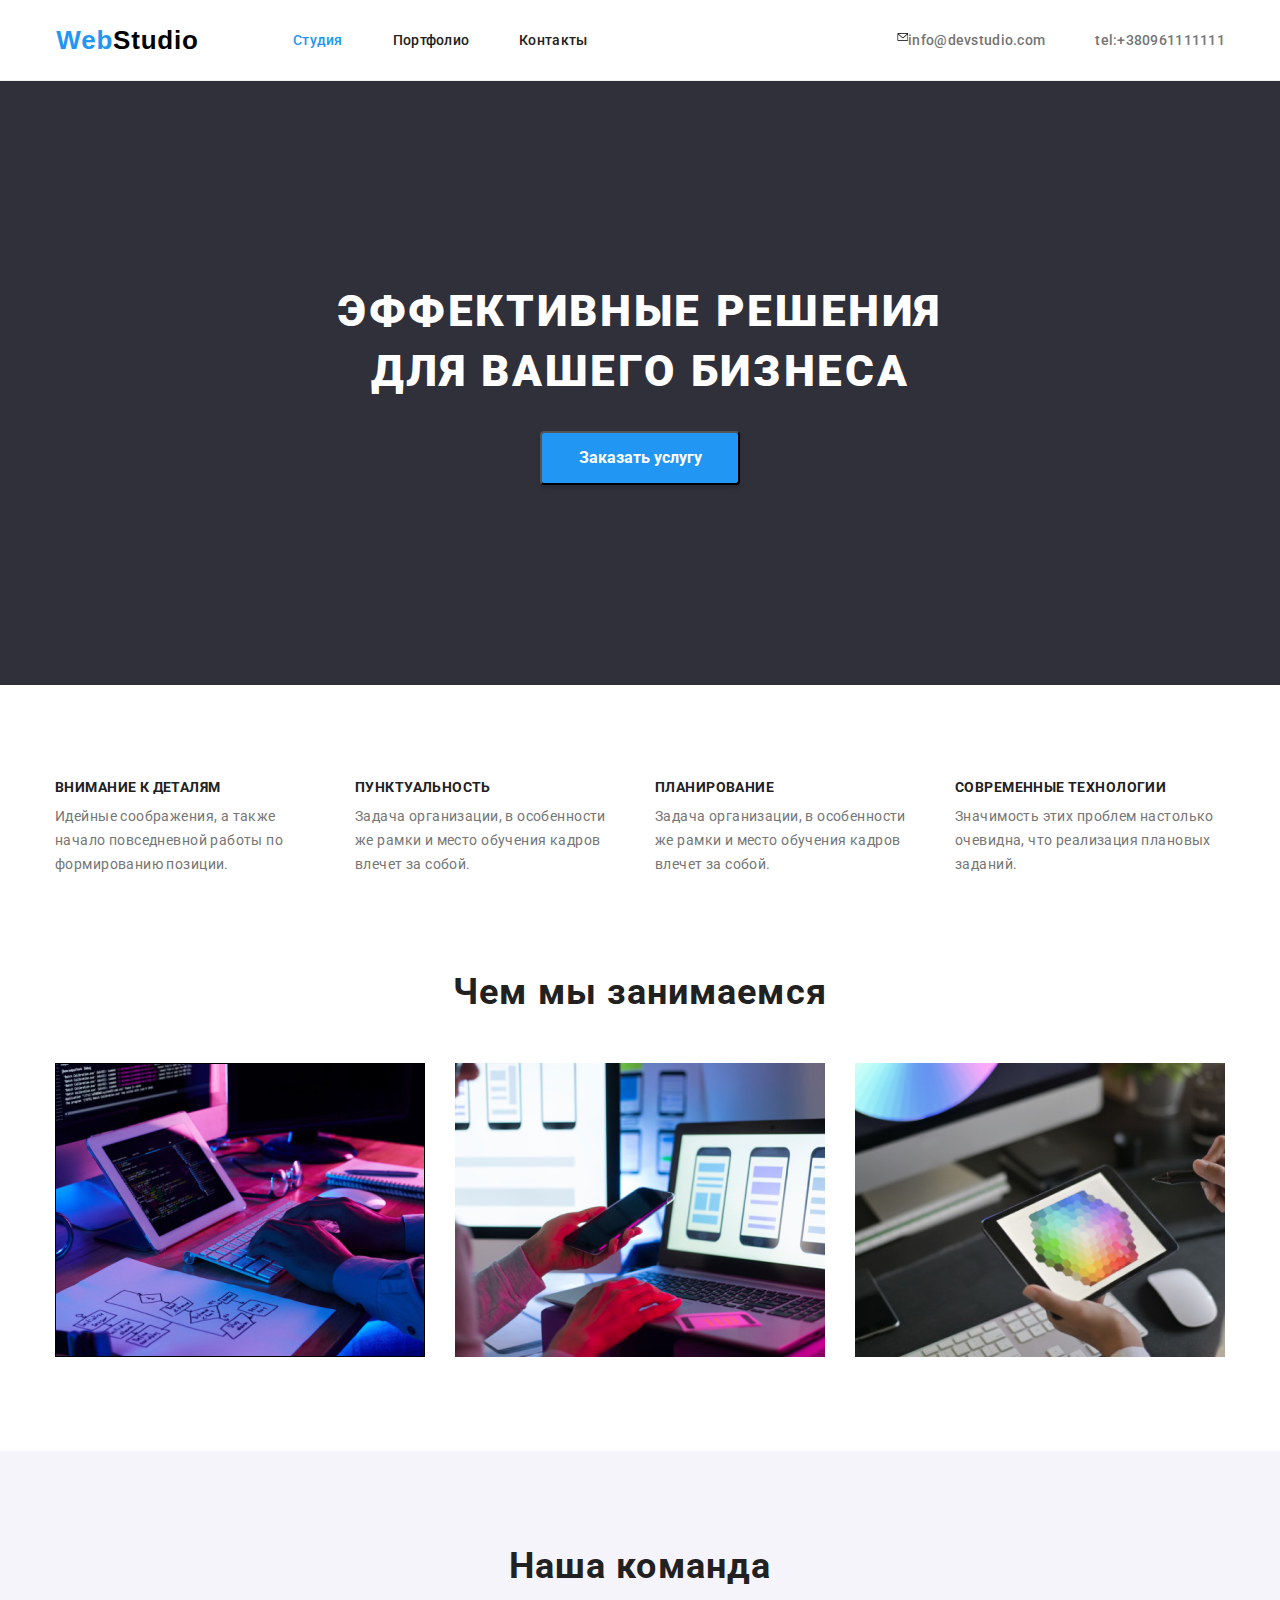
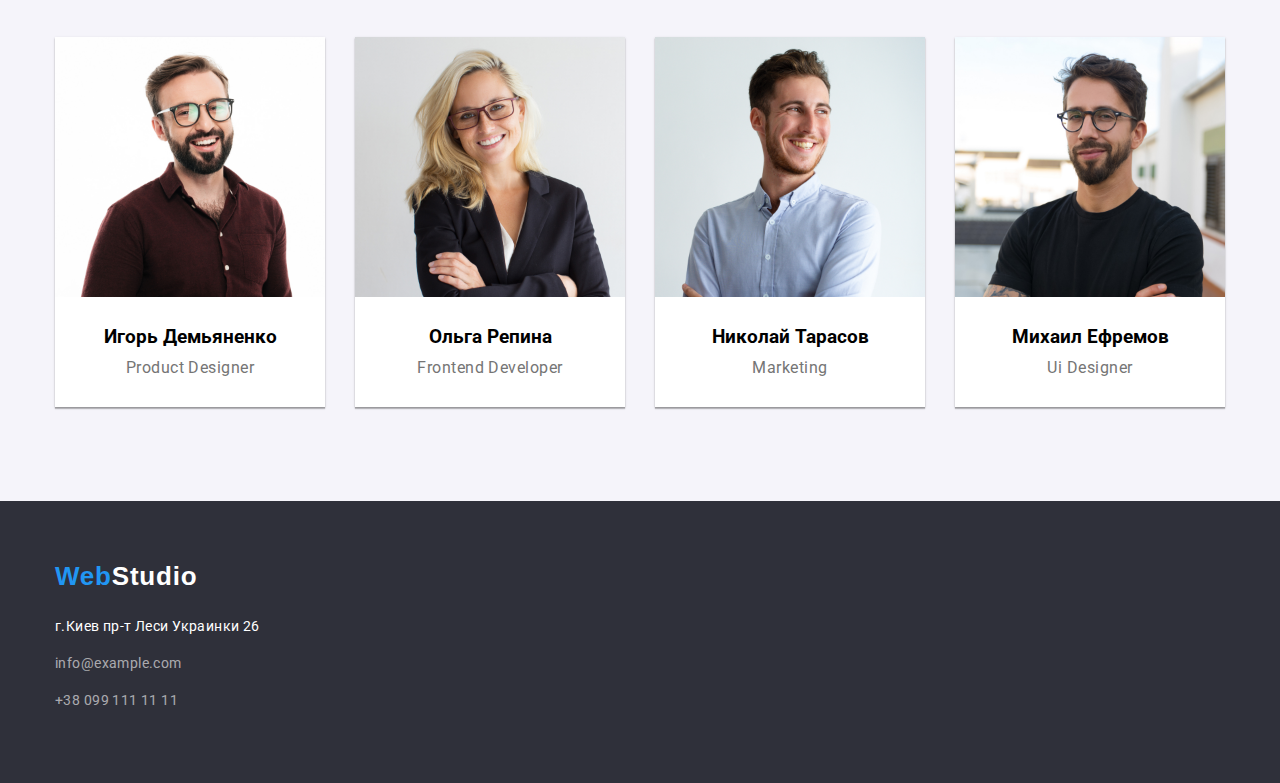
==== commit e8df59c3: "при навед на тел - меняет цвет" ====
--- a/index.html
+++ b/index.html
@@ -35,8 +35,8 @@
                 </nav>
             </div>
             <div class="auth-nav">
-                <a class="info" href="mailto:info@devstudio.com">info@devstudio.com</a> 
-                <a class="info" href="tel:+380961111111">tel:+380961111111</a>
+                <a class="info tel" href="mailto:info@devstudio.com">info@devstudio.com</a> 
+                <a class="info mail" href="tel:+380961111111">tel:+380961111111</a>
             </div>
         </div>
         
--- a/CSS/styles.css
+++ b/CSS/styles.css
@@ -48,7 +48,7 @@
 
 /* logo */
 .logotype {
-  display: inline-block;
+  display: block;
   width: 145px;
   font-family: var(--logo-font);
   font-weight: 700;
@@ -114,6 +114,23 @@
 .info {
   display: block;
 }
+
+.tel::before {
+  content: "";
+  width: 16px;
+  height: 12px;
+  background-image: url("/images/sprite.svg#icon-envelope-hover-1");
+  background-size: contain;
+  display: inline-block;
+  background-repeat: no-repeat;
+}
+
+.tel:hover::before {
+  background-image: url("/images/sprite.svg#icon-envelope-hover-2");
+}
+.icon-smartphone-1 {
+}
+
 .navigation-list-link,
 .info {
   padding-top: 32px;
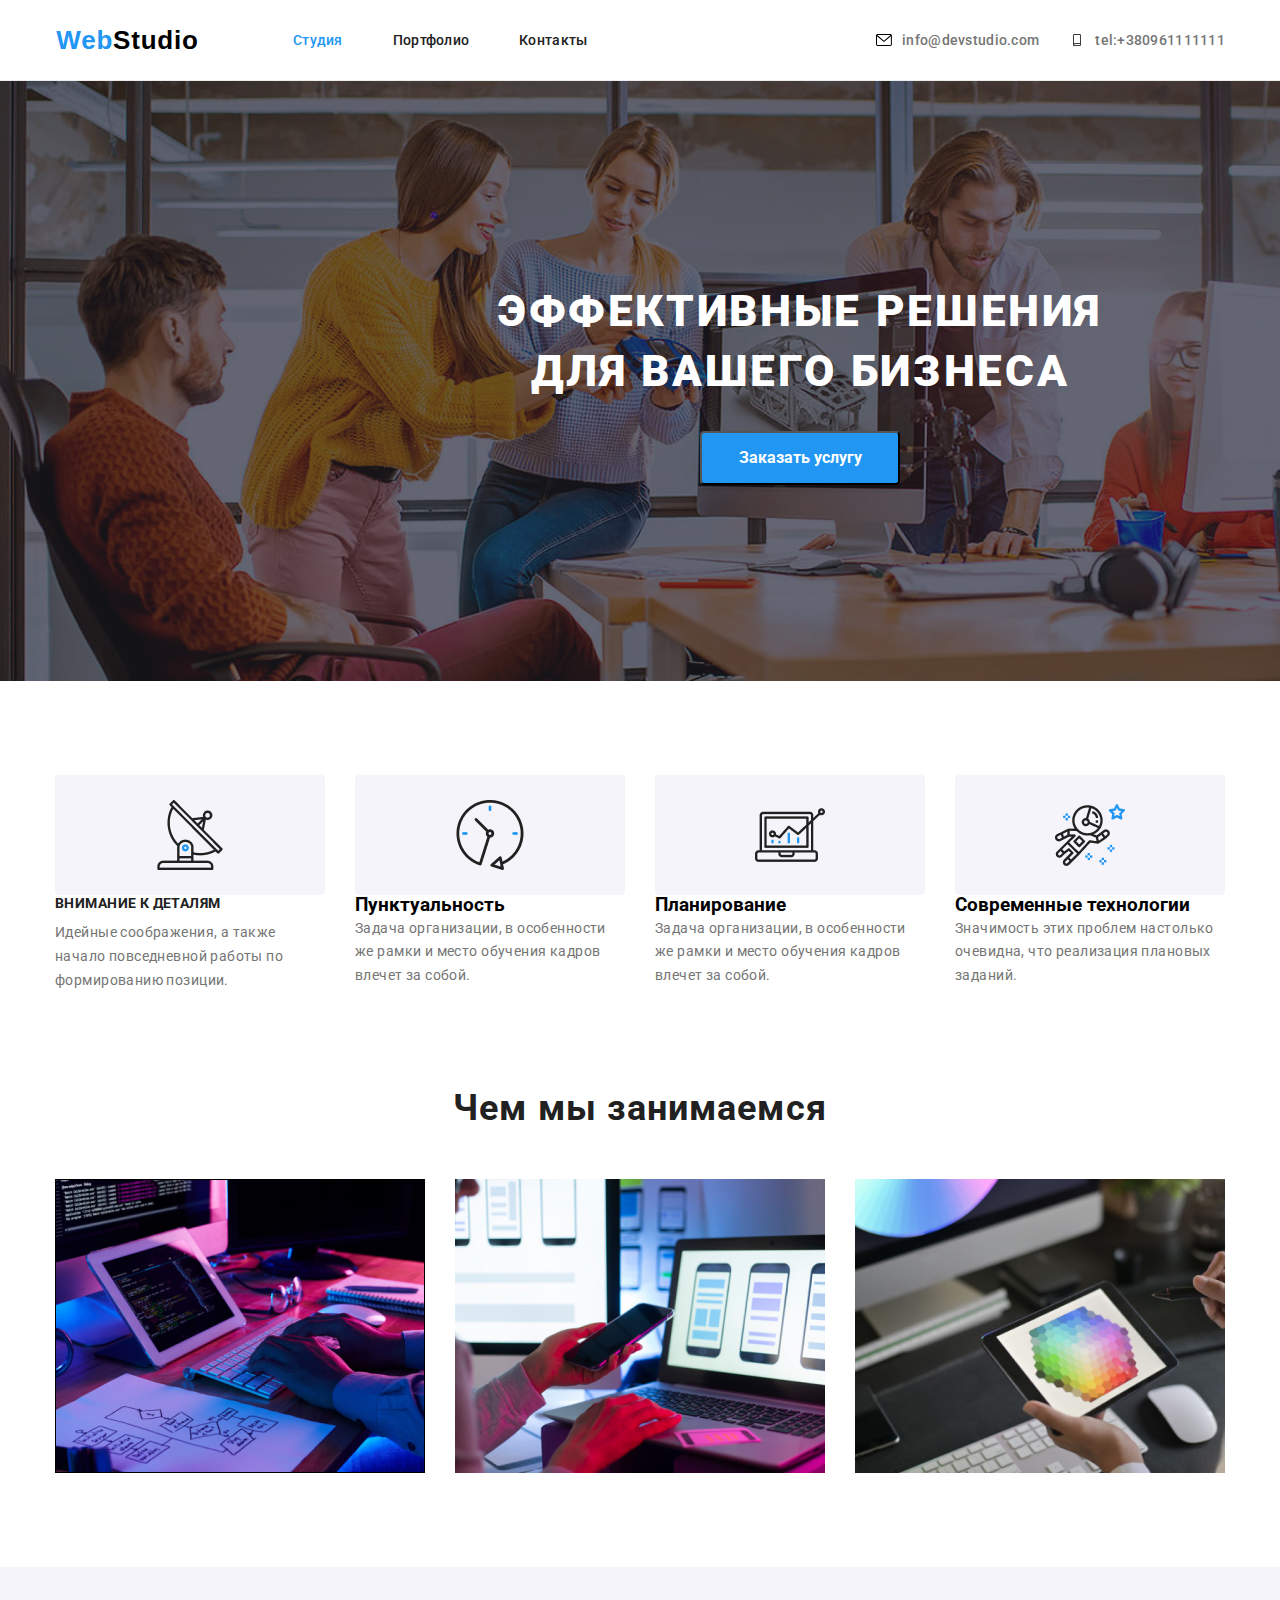
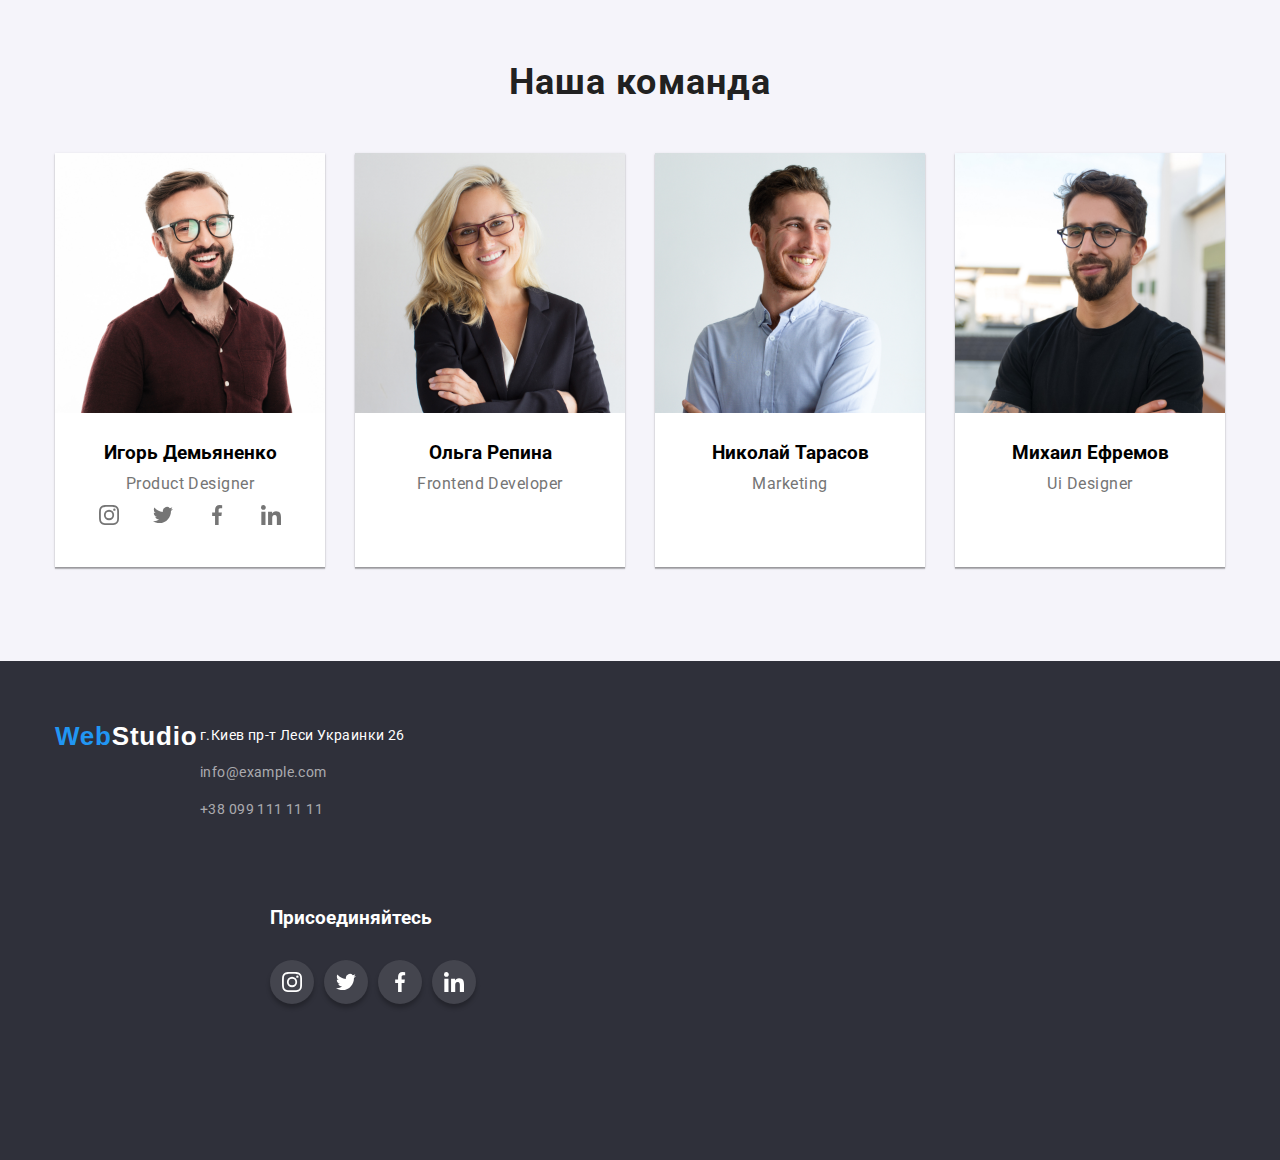
==== commit 15c71306: "добавляет иконки" ====
--- a/index.html
+++ b/index.html
@@ -35,8 +35,20 @@
                 </nav>
             </div>
             <div class="auth-nav">
-                <a class="info tel" href="mailto:info@devstudio.com">info@devstudio.com</a> 
-                <a class="info mail" href="tel:+380961111111">tel:+380961111111</a>
+                <ul class="auth-nav-list">
+                    <li class="auth-nav-item link">
+                        <svg class="contacts-icon"> 
+                            <use href="./sprite-2.svg#icon-envelope-hover-1" class="envelope"></use>
+                        </svg>
+                        <a class="info mail" href="mailto:info@devstudio.com">info@devstudio.com</a>
+                    </li>
+                    <li class="auth-nav-item link">
+                        <svg class="contacts-icon">
+                            <use href="./sprite-2.svg#icon-smartphone-1" class="phone"></use>
+                        </svg>
+                        <a class="info tel" href="tel:+380961111111">tel:+380961111111</a>
+                    </li>
+                </ul>   
             </div>
         </div>
         
@@ -44,7 +56,7 @@
     </header>
     <main>
         <!--HERO-->
-        <section class="hero">
+        <section class="hero overlay">
             <div class="container">
                 <div class="hero-side">
                     <h1 class="title">ЭФФЕКТИВНЫЕ РЕШЕНИЯ ДЛЯ ВАШЕГО БИЗНЕСА</h1>
@@ -57,22 +69,22 @@
         <section class="items">
             <div class="container">
                 <ul class="items-list list">
-                    <li class="items-list-item">
+                    <li class="items-list-item icon-antenna">
                         <h3 class="items-title">Внимание к деталям</h3>
                         <p class="items-text">Идейные соображения, а также начало повседневной работы по формированию
                         позиции.</p>
                     </li>
-                    <li class="items-list-item">
+                    <li class="items-list-item icon-clock">
                         <h3 class="items-title">Пунктуальность</h3>
                         <p class="items-text">Задача организации, в особенности же рамки и место обучения кадров влечет за
                         собой.</p>
                     </li>
-                    <li class="items-list-item">
+                    <li class="items-list-item icon-diagram">
                         <h3 class="items-title">Планирование</h3>
                         <p class="items-text">Задача организации, в особенности же рамки и место обучения кадров влечет за
                         собой.</p>
                     </li>
-                    <li class="items-list-item">
+                    <li class="items-list-item icon-astronaut">
                         <h3 class="items-title">Современные технологии</h3>
                         <p class="items-text">Значимость этих проблем настолько очевидна, что реализация плановых заданий.
                         </p>
@@ -114,6 +126,36 @@
                             <div class="our-team-text">
                                 <h3 class="our-team-title-names">Игорь Демьяненко</h3>
                                 <p class="our-team-positions">Product Designer</p>
+                                <ul class="icon-list list">
+                                    <li class="icon-list-item">
+                                        <a class="icon-link" href="#">
+                                            <svg class="icon-img">
+                                                <use href="./sprite-2.svg#icon-instagram"></use>
+                                            </svg>
+                                        </a>
+                                    </li>
+                                    <li class="icon-list-item">
+                                        <a class="icon-link" href="#">
+                                            <svg class="icon-img">
+                                                <use href="./sprite-2.svg#icon-twitter"></use>
+                                            </svg>
+                                        </a>
+                                    </li>
+                                    <li class="icon-list-item">
+                                        <a class="icon-link" href="#">
+                                            <svg class="icon-img">
+                                                <use href="./sprite-2.svg#icon-facebook"></use>
+                                            </svg>
+                                        </a>
+                                    </li>
+                                    <li class="icon-list-item">
+                                        <a class="icon-link" href="#">
+                                            <svg class="icon-img">
+                                                <use href="./sprite-2.svg#icon-linkedin"></use>
+                                            </svg>
+                                        </a>
+                                    </li>
+                                </ul>
                             </div>
                     </li>
                     <li class="our-team-list-item">
@@ -162,7 +204,42 @@
                         <a class="address-list-item-link-tel link" href="tel:+380991111111">+38 099 111 11 11</a>
                     </li>
                 </ul>
+                <div class="footer-icons">
+                    <h3 class="footer-title"> Присоединяйтесь </h3>
+                    <ul class="icon-list">
+                        <li class="icon-list-item">
+                            <a class="icon-link dark-them" aria-label="инстаграм" href="#">
+                                <svg class="icon-img dark-them-1">
+                                    <use href="./sprite-2.svg#icon-instagram"></use>
+                                </svg>
+                            </a>
+                        </li>
+                        <li class="icon-list-item">
+                            <a class="icon-link dark-them" aria-label="твиттер" href="#">
+                                <svg class="icon-img dark-them-1">
+                                    <use href="./sprite-2.svg#icon-twitter"></use>
+                                </svg>
+                            </a>
+                        </li>
+                        <li class="icon-list-item">
+                            <a class="icon-link dark-them" aria-label="фейсбук" href="#">
+                                <svg class="icon-img dark-them-1">
+                                    <use href="./sprite-2.svg#icon-facebook"></use>
+                                </svg>
+                            </a>
+                        </li>
+                        <li class="icon-list-item dark-them">
+                            <a class="icon-link dark-them" aria-label="линкедин" href="#">
+                                <svg class="icon-img dark-them-1">
+                                    <use href="./sprite-2.svg#icon-linkedin"></use>
+                
+                                </svg>
+                            </a>
+                        </li>
+                    </ul>
+                </div>
         </div>
+
         
     </footer>
 
--- a/CSS/styles.css
+++ b/CSS/styles.css
@@ -97,14 +97,39 @@
   align-items: center;
 }
 /*auth-nav */
+
 .auth-nav {
+  margin-left: auto;
+}
+.auth-nav-list {
+  display: flex;
+}
+
+.auth-nav-item {
   display: flex;
   align-items: center;
   margin-left: auto;
 }
-.auth-nav .info + .info {
-  margin-left: 50px;
-}
+
+.contacts-icon {
+  width: 16px;
+  height: 12px;
+  margin-right: 10px;
+}
+
+.auth-nav-item:hover > svg,
+.auth-nav-item:focus > svg {
+  fill: var(--accent-color);
+}
+
+.auth-nav .auth-nav-item + .auth-nav-item {
+  margin-left: 30px;
+}
+
+/* .auth-nav .info + .info {
+  margin-left: 50px; 
+} */
+
 .navigation-list {
   display: flex;
 }
@@ -115,7 +140,7 @@
   display: block;
 }
 
-.tel::before {
+/* .tel::before {
   content: "";
   width: 16px;
   height: 12px;
@@ -123,13 +148,12 @@
   background-size: contain;
   display: inline-block;
   background-repeat: no-repeat;
+  margin-right: 10px;
 }
 
 .tel:hover::before {
   background-image: url("/images/sprite.svg#icon-envelope-hover-2");
-}
-.icon-smartphone-1 {
-}
+} */
 
 .navigation-list-link,
 .info {
@@ -199,6 +223,21 @@
   padding-bottom: 200px;
   background-color: #2f303a;
 }
+
+.overlay {
+  display: flex;
+  height: 600px;
+  min-width: 1600px;
+  margin-left: auto;
+  margin-right: auto;
+  background-repeat: no-repeat;
+  background-image: linear-gradient(
+      to right,
+      rgba(47, 48, 58, 0.4),
+      rgba(47, 48, 58, 0.4)
+    ),
+    url(/images/герой.jpg);
+}
 .hero .container {
   display: flex;
   justify-content: center;
@@ -250,10 +289,46 @@
 .items-list-item {
   width: 270px;
 }
-.items-list-item:not(:last-child) {
+
+.items-list {
+  display: flex;
+  margin-right: -30px;
+  margin-bottom: -30px;
+}
+.items-list-item {
   margin-right: 30px;
-}
-.items-title {
+  margin-bottom: 30px;
+  flex-basis: calc(100% / 4-30);
+}
+
+.items-list-item::before {
+  content: "";
+  display: block;
+  height: 120px;
+  background: #f5f4fa;
+  border-radius: 4px;
+  background-repeat: no-repeat;
+  background-position: center;
+  background-size: 70px;
+}
+
+.icon-antenna::before {
+  background-image: url(../images/antenna\ .png);
+}
+
+.icon-clock::before {
+  background-image: url(../images/clock\ .png);
+}
+
+.icon-diagram::before {
+  background-image: url(../images/diagram\ .png);
+}
+
+.icon-astronaut::before {
+  background-image: url(../images/astronaut\ .png);
+}
+
+.icon-antenna .items-title {
   margin-bottom: 10px;
   font-family: var(--text-font);
   font-weight: 700;
@@ -335,6 +410,53 @@
   line-height: 1.188;
   letter-spacing: 0.03em;
   color: var(--main-color);
+}
+
+.icon-list {
+  display: flex;
+  width: 206px;
+  height: 44px;
+  margin-right: -10px;
+  margin-bottom: -30px;
+}
+.icon-list-item {
+  display: inline-block;
+  display: flex;
+  text-decoration: none;
+}
+.icon-list:nth-child(4n) {
+  margin-right: 0;
+}
+.icon-list:nth-last-child(-n + 4) {
+  margin-bottom: 0px;
+}
+.icon-list-item {
+  margin-right: 10px;
+  flex-basis: calc(100% / 4-30);
+}
+
+.icon-link {
+  width: 44px;
+  height: 44px;
+  display: flex;
+  color: var(--main-color);
+  text-align: center;
+  justify-content: center;
+  align-items: center;
+  background-color: var(--white-text-color);
+  border-radius: 50%;
+}
+
+.icon-link:hover,
+.icon-link:focus {
+  background-color: var(--accent-color);
+  color: var(--white-text-color);
+}
+.icon-img {
+  display: flex;
+  fill: currentColor;
+  height: 20px;
+  width: 20px;
 }
 
 /* hero portfolio */
@@ -409,14 +531,42 @@
   background-color: #2f303a;
 }
 
+.footer .container {
+  display: flex;
+}
+
 .logotype.logotype-dark-theme {
   display: inline-block;
   margin-bottom: 20px;
 }
+
 .address-list-item {
   min-width: 231px;
   margin-bottom: 9px;
 }
+/* footer-icons */
+.footer-title {
+  color: var(--white-text-color);
+  margin-bottom: 30px;
+}
+
+.footer-icons {
+  margin-left: 70px;
+  padding-top: 76px;
+  padding-bottom: 96px;
+  width: 206px;
+}
+.icon-link .dark-them {
+  color: var(--white-text-color);
+}
+.icon-list-item .dark-them {
+  background-color: rgba(255, 255, 255, 0.1);
+  box-shadow: 0px 4px 4px rgba(0, 0, 0, 0.25);
+}
+.icon-list-item .dark-them-1 {
+  fill: var(--white-text-color);
+}
+
 /* Hero Portfolio*/
 
 .buttons .container {
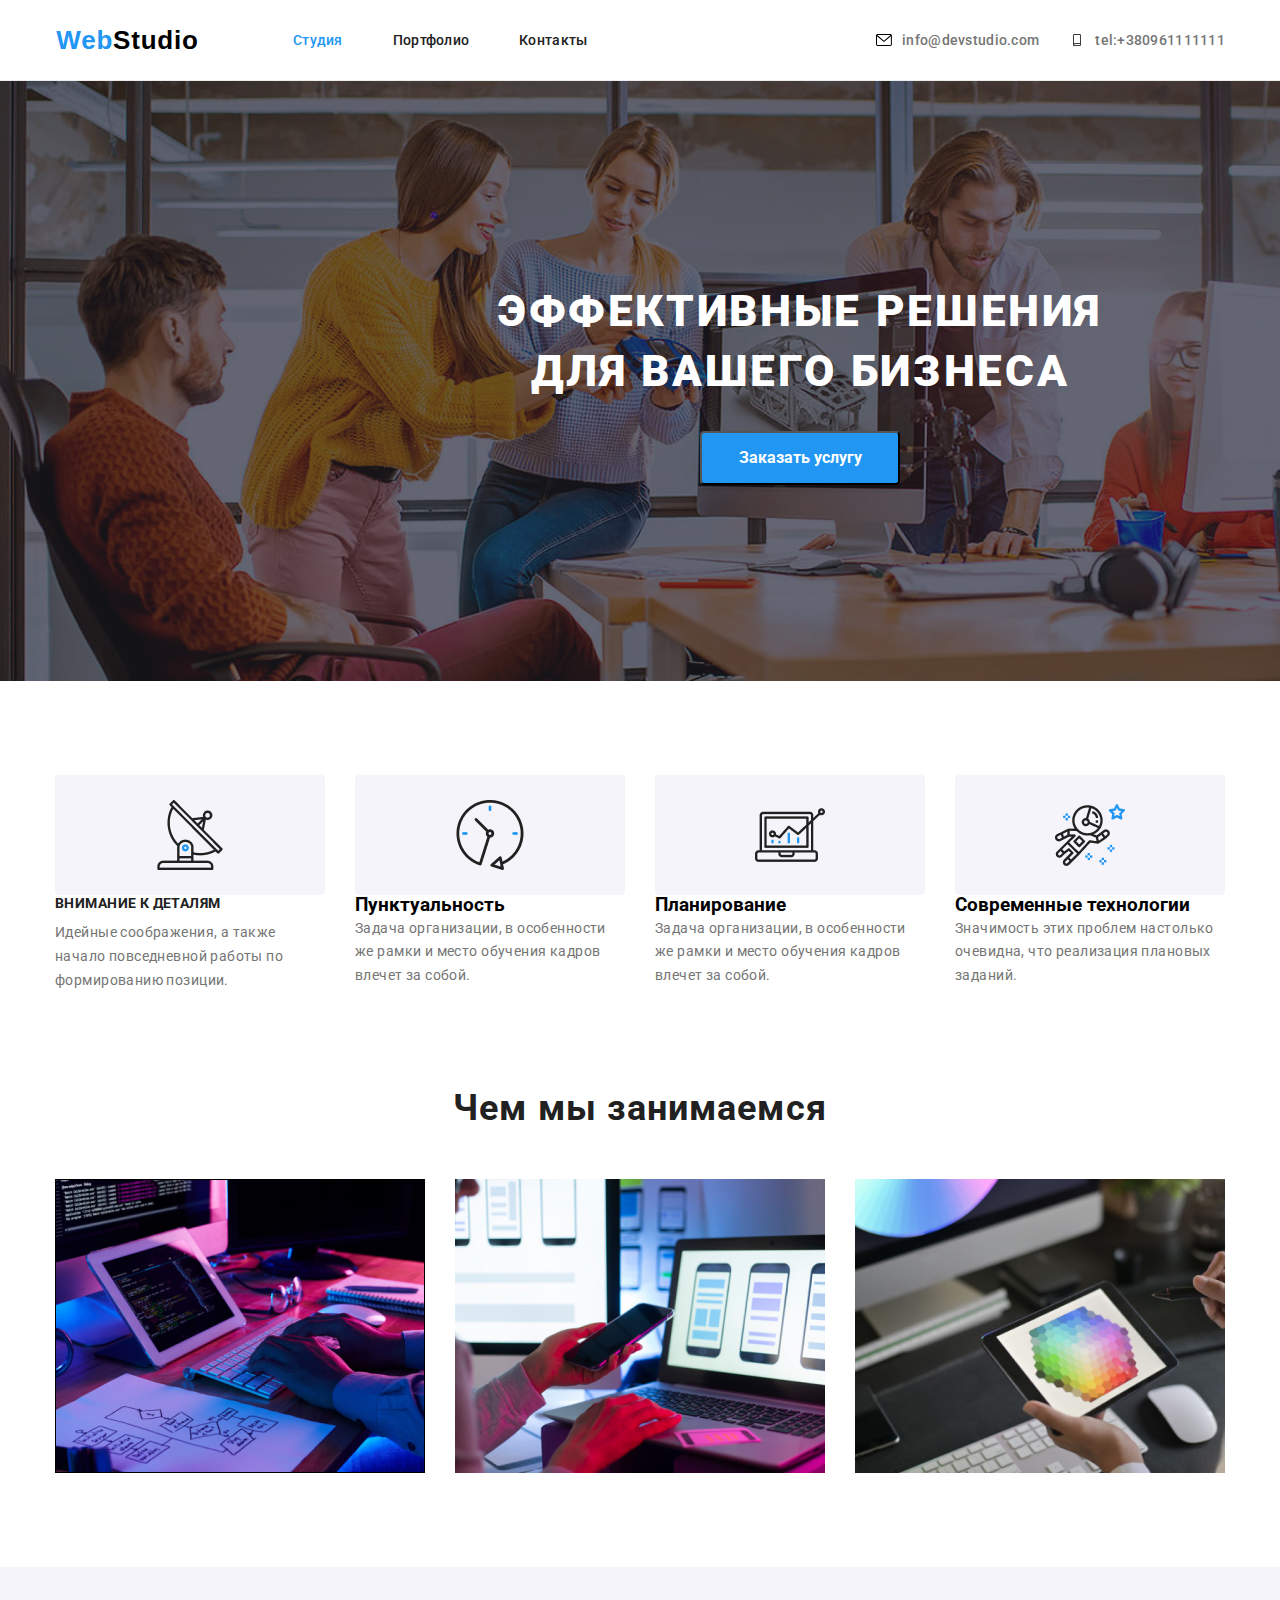
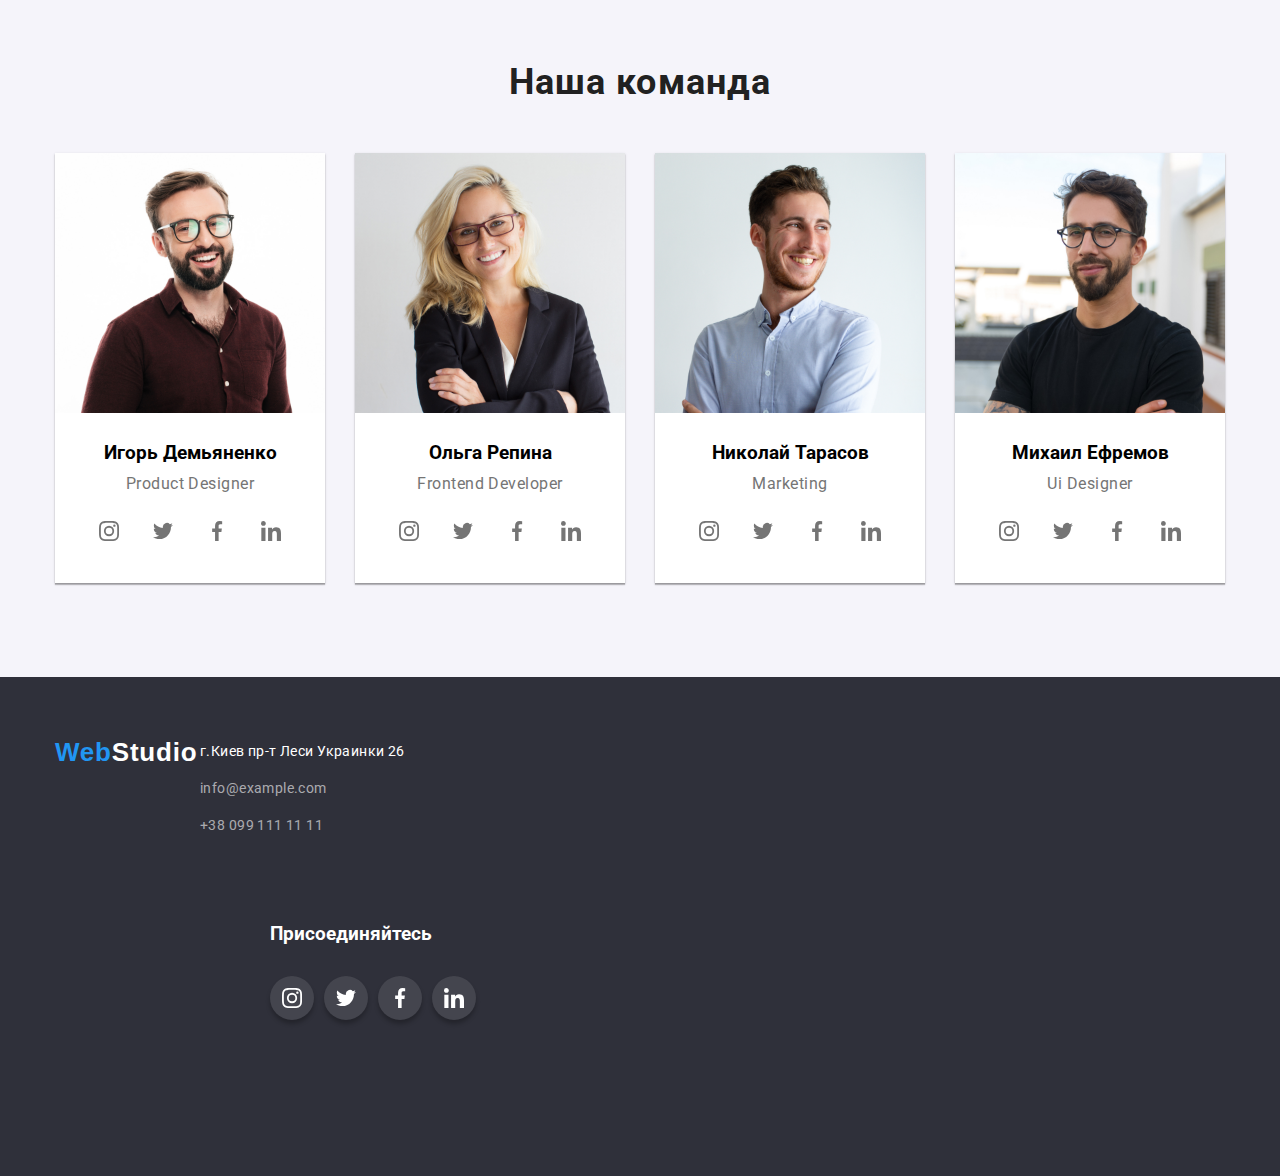
==== commit 78e2782d: "add current and auth-nav" ====
--- a/index.html
+++ b/index.html
@@ -164,6 +164,36 @@
                             <div class="our-team-text">
                                 <h3 class="our-team-title-names">Ольга Репина</h3>
                                 <p class="our-team-positions">Frontend Developer</p>
+                                <ul class="icon-list list">
+                                    <li class="icon-list-item">
+                                        <a class="icon-link" href="#">
+                                            <svg class="icon-img">
+                                                <use href="./sprite-2.svg#icon-instagram"></use>
+                                            </svg>
+                                        </a>
+                                    </li>
+                                    <li class="icon-list-item">
+                                        <a class="icon-link" href="#">
+                                            <svg class="icon-img">
+                                                <use href="./sprite-2.svg#icon-twitter"></use>
+                                            </svg>
+                                        </a>
+                                    </li>
+                                    <li class="icon-list-item">
+                                        <a class="icon-link" href="#">
+                                            <svg class="icon-img">
+                                                <use href="./sprite-2.svg#icon-facebook"></use>
+                                            </svg>
+                                        </a>
+                                    </li>
+                                    <li class="icon-list-item">
+                                        <a class="icon-link" href="#">
+                                            <svg class="icon-img">
+                                                <use href="./sprite-2.svg#icon-linkedin"></use>
+                                            </svg>
+                                        </a>
+                                    </li>
+                                </ul>
                             </div>
                     </li>
                     <li class="our-team-list-item">
@@ -172,6 +202,36 @@
                             <div class="our-team-text">
                                 <h3 class="our-team-title-names">Николай Тарасов</h3>
                                 <p class="our-team-positions">Marketing</p>
+                                <ul class="icon-list list">
+                                    <li class="icon-list-item">
+                                        <a class="icon-link" href="#">
+                                            <svg class="icon-img">
+                                                <use href="./sprite-2.svg#icon-instagram"></use>
+                                            </svg>
+                                        </a>
+                                    </li>
+                                    <li class="icon-list-item">
+                                        <a class="icon-link" href="#">
+                                            <svg class="icon-img">
+                                                <use href="./sprite-2.svg#icon-twitter"></use>
+                                            </svg>
+                                        </a>
+                                    </li>
+                                    <li class="icon-list-item">
+                                        <a class="icon-link" href="#">
+                                            <svg class="icon-img">
+                                                <use href="./sprite-2.svg#icon-facebook"></use>
+                                            </svg>
+                                        </a>
+                                    </li>
+                                    <li class="icon-list-item">
+                                        <a class="icon-link" href="#">
+                                            <svg class="icon-img">
+                                                <use href="./sprite-2.svg#icon-linkedin"></use>
+                                            </svg>
+                                        </a>
+                                    </li>
+                                </ul>
                             </div>
                     </li>
                     <li class="our-team-list-item">
@@ -179,6 +239,36 @@
                         <div class="our-team-text">
                             <h3 class="our-team-title-names">Михаил Ефремов</h3>
                             <p class="our-team-positions">Ui Designer</p>
+                            <ul class="icon-list list">
+                                <li class="icon-list-item">
+                                    <a class="icon-link" href="#">
+                                        <svg class="icon-img">
+                                            <use href="./sprite-2.svg#icon-instagram"></use>
+                                        </svg>
+                                    </a>
+                                </li>
+                                <li class="icon-list-item">
+                                    <a class="icon-link" href="#">
+                                        <svg class="icon-img">
+                                            <use href="./sprite-2.svg#icon-twitter"></use>
+                                        </svg>
+                                    </a>
+                                </li>
+                                <li class="icon-list-item">
+                                    <a class="icon-link" href="#">
+                                        <svg class="icon-img">
+                                            <use href="./sprite-2.svg#icon-facebook"></use>
+                                        </svg>
+                                    </a>
+                                </li>
+                                <li class="icon-list-item">
+                                    <a class="icon-link" href="#">
+                                        <svg class="icon-img">
+                                            <use href="./sprite-2.svg#icon-linkedin"></use>
+                                        </svg>
+                                    </a>
+                                </li>
+                            </ul>
                         </div>
                     </li>
                 </ul>
--- a/CSS/styles.css
+++ b/CSS/styles.css
@@ -404,6 +404,7 @@
   margin-bottom: 10px;
 }
 .our-team-positions {
+  margin-bottom: 16px;
   font-family: var(--text-font);
   font-weight: normal;
   font-size: 16px;
@@ -535,6 +536,10 @@
   display: flex;
 }
 
+.contact-info {
+  display: flex;
+}
+
 .logotype.logotype-dark-theme {
   display: inline-block;
   margin-bottom: 20px;
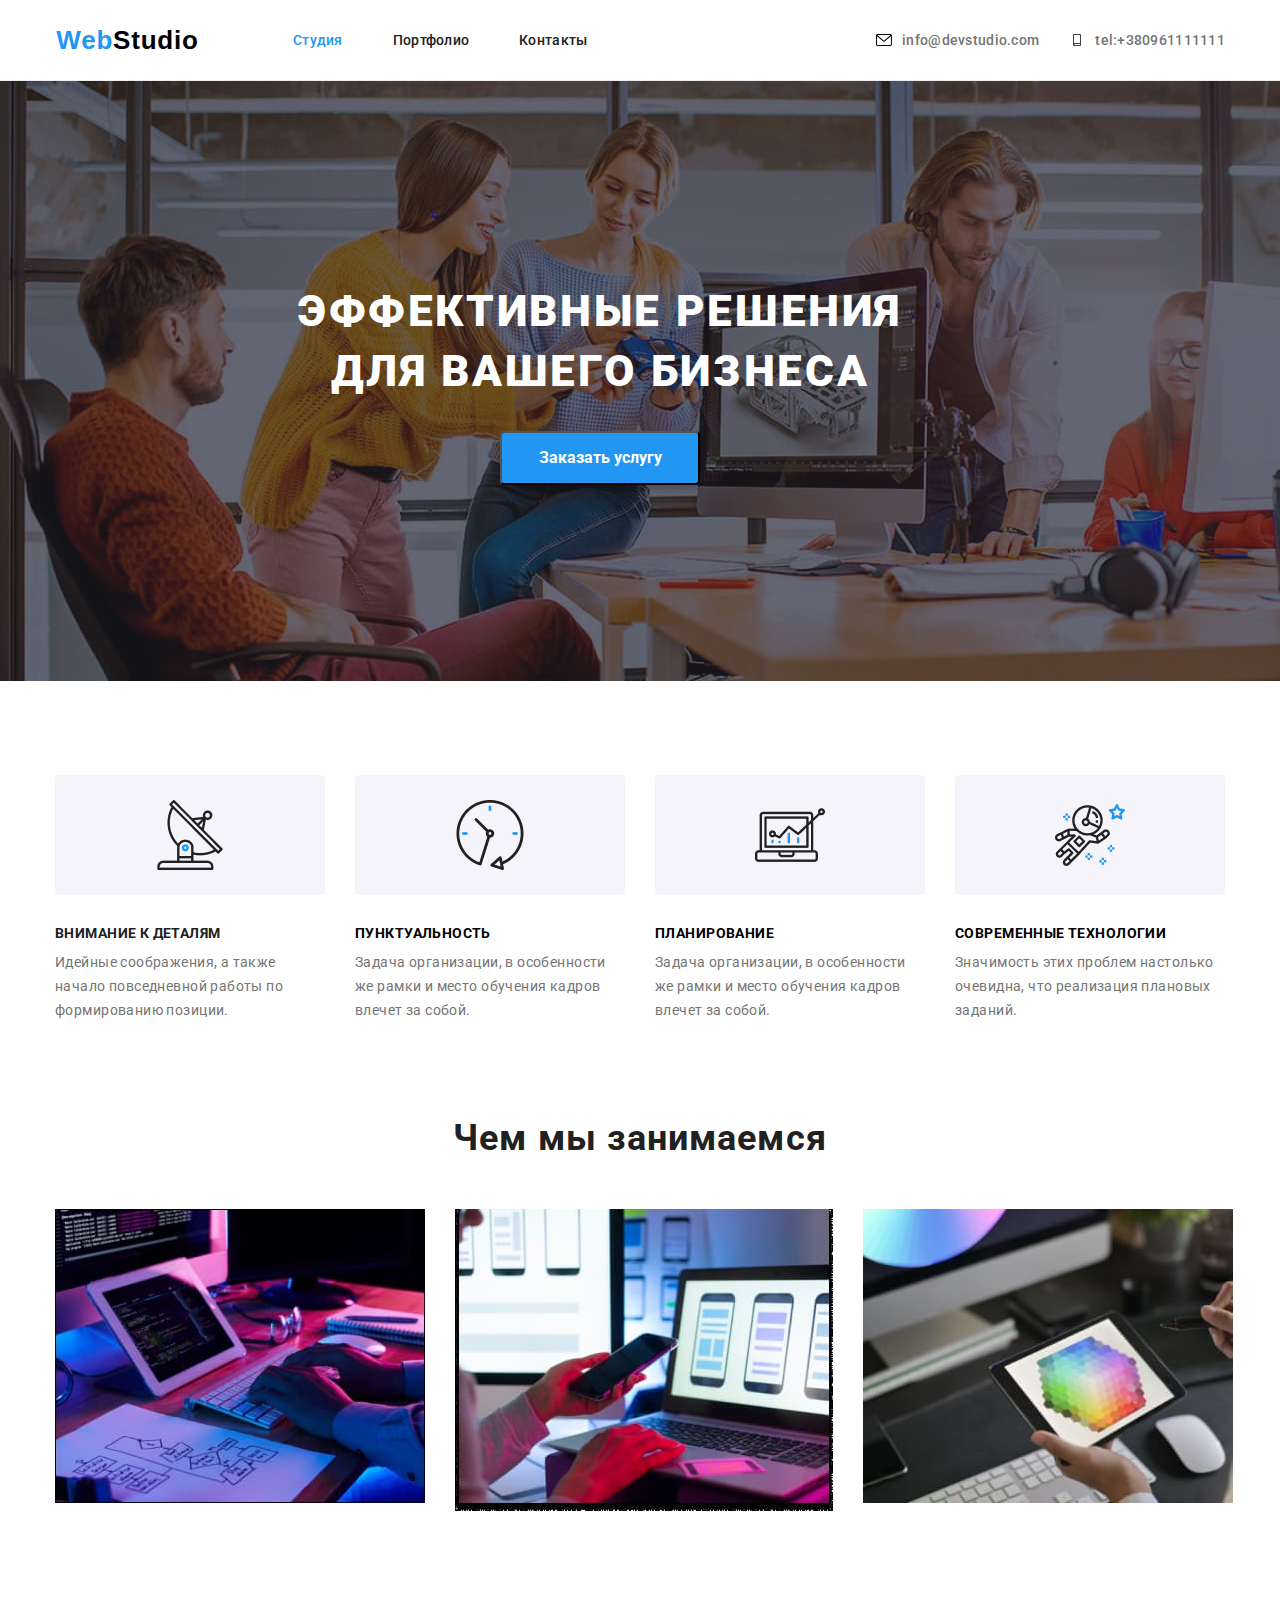
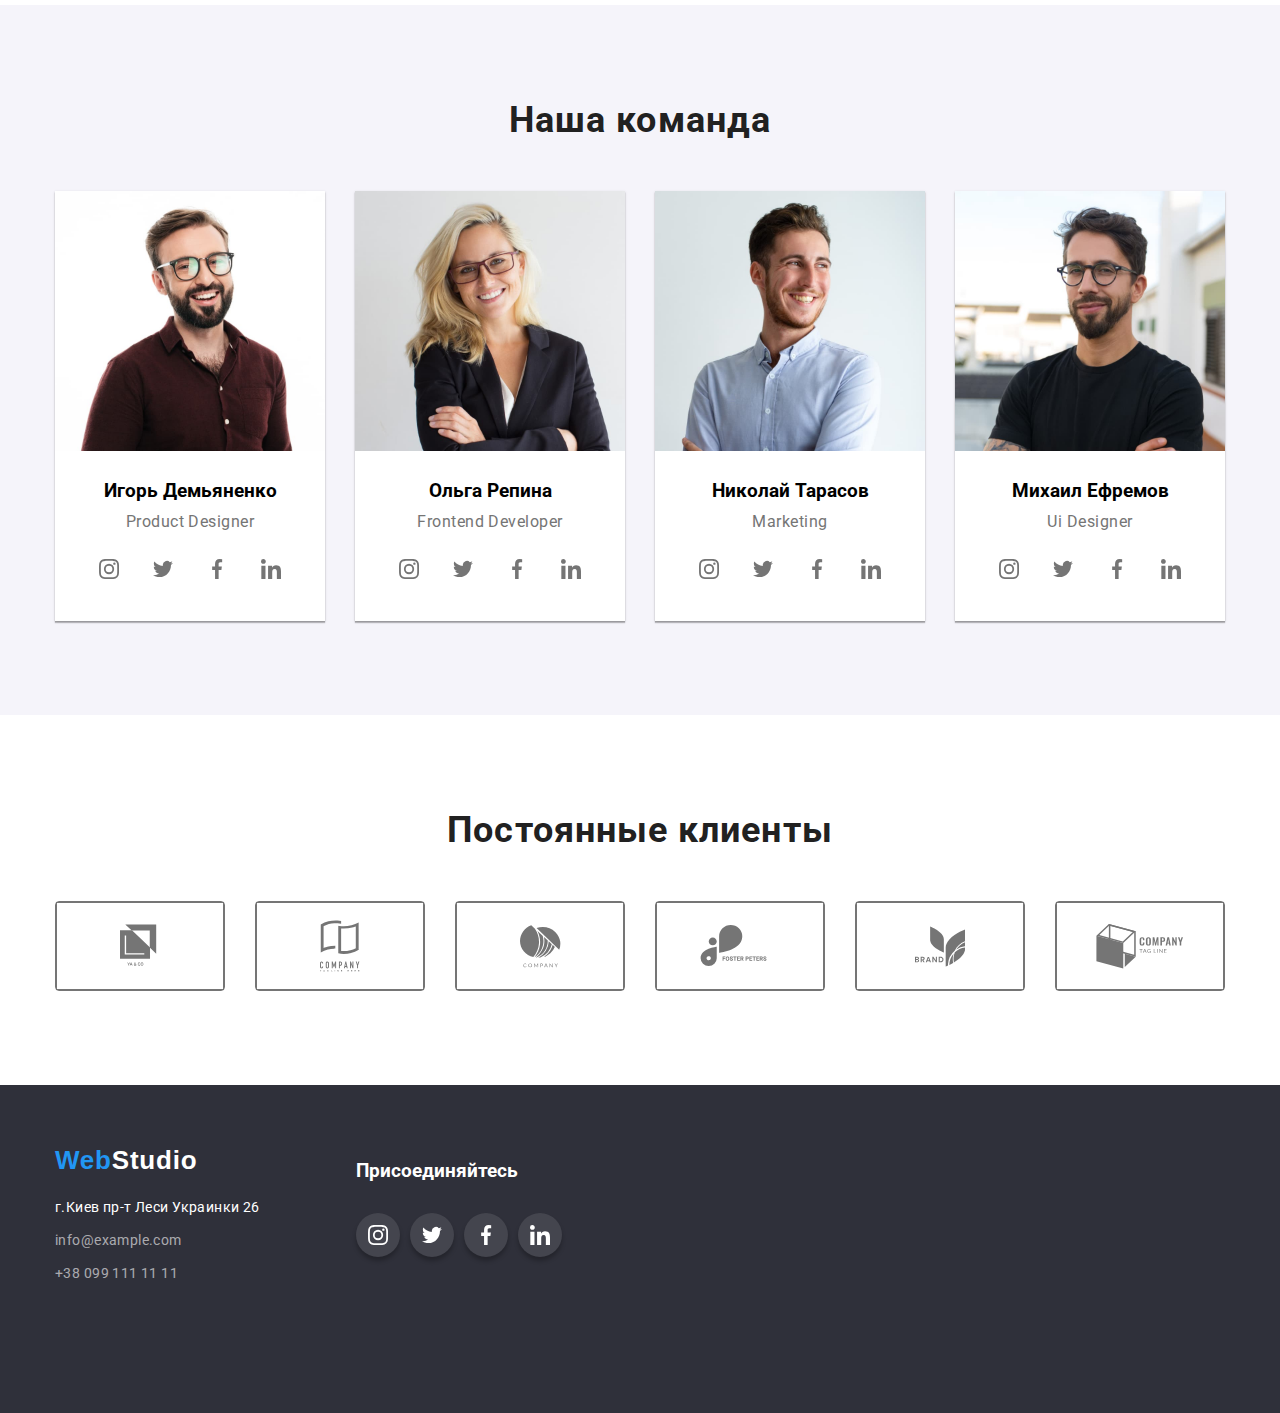
==== commit dcad7f6b: "не центрирован оверлэй" ====
--- a/index.html
+++ b/index.html
@@ -57,12 +57,15 @@
     <main>
         <!--HERO-->
         <section class="hero overlay">
-            <div class="container">
-                <div class="hero-side">
-                    <h1 class="title">ЭФФЕКТИВНЫЕ РЕШЕНИЯ ДЛЯ ВАШЕГО БИЗНЕСА</h1>
-                    <button class="modal-btn" type="button">Заказать услугу</button>
+            <div>
+                <div class="container">
+                    <div class="hero-side">
+                        <h1 class="title">ЭФФЕКТИВНЫЕ РЕШЕНИЯ ДЛЯ ВАШЕГО БИЗНЕСА</h1>
+                       <button class="modal-btn" type="button">Заказать услугу</button>
+                    </div>
                 </div>
             </div>
+            
         </section>
 
         <!--ITEMS-->
@@ -100,15 +103,15 @@
                 <h2 class="about-us-title">Чем мы занимаемся</h2>
                 <ul class="about-us-list list">
                     <li class="about-us-list-item">
-                    <img class="about-us-list-item-img" src="./images/Images1/about1.jpg"
+                    <img class="about-us-list-item-img" src="./images/Images1/about1-о.jpg"
                         alt="разработчик печатает текст">
                     </li>
                     <li class="about-us-list-item">
-                    <img class="about-us-list-item-img" src="./images/Images1/img (13).jpg"
+                    <img class="about-us-list-item-img" src="./images/Images1/about2-о.jpg"
                         alt="разработчик смотрит на экран с телефонами">
                     </li>
                     <li class="about-us-list-item">
-                    <img class="about-us-list-item-img" src="./images/Images1/about3.jpg" alt="картинка на планшете">
+                    <img class="about-us-list-item-img" src="./images/Images1/about3-о.jpg" alt="картинка на планшете">
                     </li>
                 </ul>
             </div>
@@ -117,12 +120,13 @@
         <!--Our team-->
 
         <section class="our-team">
-            <div class="our-team-guys container">
-                <h2 class="our-team-title">Наша команда</h2>
-                <ul class="our-team-list list">
-                    <li class="our-team-list-item">
-                        <img class="our-team-list-item-img" src="./images/People Images/Ihor.jpg" alt="Photo of Product Designer"
-                            width="270" height="260">
+            <div class="container">
+                <div class="our-team-guys">
+                    <h2 class="our-team-title">Наша команда</h2>
+                    <ul class="our-team-list list">
+                        <li class="our-team-list-item">
+                            <img class="our-team-list-item-img" src="./images/People Images/Ihor-о.jpg" alt="Photo of Product Designer"
+                                width="270" height="260">
                             <div class="our-team-text">
                                 <h3 class="our-team-title-names">Игорь Демьяненко</h3>
                                 <p class="our-team-positions">Product Designer</p>
@@ -157,10 +161,10 @@
                                     </li>
                                 </ul>
                             </div>
-                    </li>
-                    <li class="our-team-list-item">
-                        <img class="our-team-list-item-img" src="./images/People Images/Olga.jpg" alt="Photo of Frontend Developer"
-                            width="270" height="260">
+                        </li>
+                        <li class="our-team-list-item">
+                            <img class="our-team-list-item-img" src="./images/People Images/Olga-о.jpg" alt="Photo of Frontend Developer"
+                                width="270" height="260">
                             <div class="our-team-text">
                                 <h3 class="our-team-title-names">Ольга Репина</h3>
                                 <p class="our-team-positions">Frontend Developer</p>
@@ -195,10 +199,10 @@
                                     </li>
                                 </ul>
                             </div>
-                    </li>
-                    <li class="our-team-list-item">
-                        <img class="our-team-list-item-img" src="./images/People Images/Nikolai.jpg" alt="Photo of Marketing"
-                            width="270" height="260">
+                        </li>
+                        <li class="our-team-list-item">
+                            <img class="our-team-list-item-img" src="./images/People Images/Nikolai-о.jpg" alt="Photo of Marketing"
+                                width="270" height="260">
                             <div class="our-team-text">
                                 <h3 class="our-team-title-names">Николай Тарасов</h3>
                                 <p class="our-team-positions">Marketing</p>
@@ -233,67 +237,130 @@
                                     </li>
                                 </ul>
                             </div>
-                    </li>
-                    <li class="our-team-list-item">
-                        <img class="our-team-list-item-img" src="./images/People Images/Michael.jpg" alt="" width="270" height="260">
-                        <div class="our-team-text">
-                            <h3 class="our-team-title-names">Михаил Ефремов</h3>
-                            <p class="our-team-positions">Ui Designer</p>
-                            <ul class="icon-list list">
-                                <li class="icon-list-item">
-                                    <a class="icon-link" href="#">
-                                        <svg class="icon-img">
-                                            <use href="./sprite-2.svg#icon-instagram"></use>
-                                        </svg>
-                                    </a>
-                                </li>
-                                <li class="icon-list-item">
-                                    <a class="icon-link" href="#">
-                                        <svg class="icon-img">
-                                            <use href="./sprite-2.svg#icon-twitter"></use>
-                                        </svg>
-                                    </a>
-                                </li>
-                                <li class="icon-list-item">
-                                    <a class="icon-link" href="#">
-                                        <svg class="icon-img">
-                                            <use href="./sprite-2.svg#icon-facebook"></use>
-                                        </svg>
-                                    </a>
-                                </li>
-                                <li class="icon-list-item">
-                                    <a class="icon-link" href="#">
-                                        <svg class="icon-img">
-                                            <use href="./sprite-2.svg#icon-linkedin"></use>
-                                        </svg>
-                                    </a>
-                                </li>
-                            </ul>
-                        </div>
-                    </li>
-                </ul>
+                        </li>
+                        <li class="our-team-list-item">
+                            <img class="our-team-list-item-img" src="./images/People Images/Michael-о.jpg" alt="" width="270" height="260">
+                            <div class="our-team-text">
+                                <h3 class="our-team-title-names">Михаил Ефремов</h3>
+                                <p class="our-team-positions">Ui Designer</p>
+                                <ul class="icon-list list">
+                                    <li class="icon-list-item">
+                                        <a class="icon-link" href="#">
+                                            <svg class="icon-img">
+                                                <use href="./sprite-2.svg#icon-instagram"></use>
+                                            </svg>
+                                        </a>
+                                    </li>
+                                    <li class="icon-list-item">
+                                        <a class="icon-link" href="#">
+                                            <svg class="icon-img">
+                                                <use href="./sprite-2.svg#icon-twitter"></use>
+                                            </svg>
+                                        </a>
+                                    </li>
+                                    <li class="icon-list-item">
+                                        <a class="icon-link" href="#">
+                                            <svg class="icon-img">
+                                                <use href="./sprite-2.svg#icon-facebook"></use>
+                                            </svg>
+                                        </a>
+                                    </li>
+                                    <li class="icon-list-item">
+                                        <a class="icon-link" href="#">
+                                            <svg class="icon-img">
+                                                <use href="./sprite-2.svg#icon-linkedin"></use>
+                                            </svg>
+                                        </a>
+                                    </li>
+                                </ul>
+                            </div>
+                        </li>
+                    </ul>
+                </div>
+            </div>
+        </section>
+
+        <!--Our Clients-->
+        <section class="our-clients">
+            <div class="container">
+                <div class="our-clients-descr">
+                    <h3 class="our-team-title">Постоянные клиенты</h3>
+                    <ul class="our-client-list list">
+                        <li class="our-clients-item ">
+                            <a class="our-clients-link" href="#">
+                                <svg class="our-clients-icon" width="40px" height="45px">
+                                    <use href="./sprite-2.svg#icon-logo-1-1"></use>
+                                </svg>
+                            </a>
+                        </li>
+        
+                        <li class="our-clients-item">
+                            <a class="our-clients-link" href="#">
+                                <svg class="our-clients-icon" width="40px" height="52px">
+                                    <use href="./sprite-2.svg#icon-logo-2-1"></use>
+                                </svg>
+                            </a>
+                        </li>
+        
+                        <li class="our-clients-item">
+                            <a class="our-clients-link" href="#">
+                                <svg class="our-clients-icon" width="41px" height="43px">
+                                    <use href="./sprite-2.svg#icon-logo-3-1"></use>
+                                </svg>
+                            </a>
+                        </li>
+        
+                        <li class="our-clients-item">
+                            <a class="our-clients-link" href="#">
+                                <svg class="our-clients-icon" width="80px" height="42px">
+                                    <use href="./sprite-2.svg#icon-logo-4-1"></use>
+                                </svg>
+                            </a>
+                        </li>
+        
+                        <li class="our-clients-item">
+                            <a class="our-clients-link" href="#">
+                                <svg class="our-clients-icon" width="50px" height="47px">
+                                    <use href="./sprite-2.svg#icon-logo-5-1"></use>
+                                </svg>
+                            </a>
+                        </li>
+        
+                        <li class="our-clients-item">
+                            <a class="our-clients-link" href="#">
+                                <svg class="our-clients-icon" width="88px" height="45px">
+                                    <use href="./images/sprite_.svg#icon-grey-rectangle"></use>
+                                </svg>
+                            </a>
+                        </li>
+        
+                    </ul>
+                </div>
+            </div>
+        </section>
+
+    </main>
+
+    <footer class="footer">
+        <div class="container">
+            <div class="contact-info">
+                <a class="logotype logotype-dark-theme" href="#"><span class="logo-web">Web</span>Studio</a>
+                <address class="address">
+                    <ul class="address-list list">
+                        <li class="address-list-item">
+                            <a class="address-list-item-link link" href="https://goo.gl/maps/BzRHqHWoNw8cr5Rj8" target="blank">г.Киев
+                            пр-т Леси Украинки 26</a>
+                        </li>
+                        <li class="address-list-item">
+                            <a class="address-list-item-link-mail link" href="mailto:info@example.com">info@example.com</a>
+                        </li>
+                        <li class="address-list-item">
+                            <a class="address-list-item-link-tel link" href="tel:+380991111111">+38 099 111 11 11</a>
+                        </li>
+                    </ul>
+                </address>
             </div>
             
-
-        </section>
-    </main>
-
-    <footer class="footer">
-        <div class="contact-info container">
-            <a class="logotype logotype-dark-theme" href="#"><span class="logo-web">Web</span>Studio</a>
-            <address class="address">
-                <ul class="address-list list">
-                    <li class="address-list-item">
-                        <a class="address-list-item-link link" href="https://goo.gl/maps/BzRHqHWoNw8cr5Rj8" target="blank">г.Киев
-                            пр-т Леси Украинки 26</a>
-                    </li>
-                    <li class="address-list-item">
-                        <a class="address-list-item-link-mail link" href="mailto:info@example.com">info@example.com</a>
-                    </li>
-                    <li class="address-list-item">
-                        <a class="address-list-item-link-tel link" href="tel:+380991111111">+38 099 111 11 11</a>
-                    </li>
-                </ul>
                 <div class="footer-icons">
                     <h3 class="footer-title"> Присоединяйтесь </h3>
                     <ul class="icon-list">
@@ -322,15 +389,12 @@
                             <a class="icon-link dark-them" aria-label="линкедин" href="#">
                                 <svg class="icon-img dark-them-1">
                                     <use href="./sprite-2.svg#icon-linkedin"></use>
-                
                                 </svg>
                             </a>
                         </li>
                     </ul>
                 </div>
         </div>
-
-        
     </footer>
 
 </body>
--- a/CSS/styles.css
+++ b/CSS/styles.css
@@ -217,7 +217,8 @@
 /* Components end */
 
 /* hero*/
-.hero {
+.hero,
+.hero-part {
   /* display: flex; */
   padding-top: 200px;
   padding-bottom: 200px;
@@ -226,6 +227,7 @@
 
 .overlay {
   display: flex;
+  margin: 0 auto;
   height: 600px;
   min-width: 1600px;
   margin-left: auto;
@@ -301,6 +303,17 @@
   flex-basis: calc(100% / 4-30);
 }
 
+.items-title {
+  margin-top: 30px;
+  margin-bottom: 10px;
+  font-family: var(--text-font);
+  font-weight: 700;
+  font-size: 14px;
+  line-height: 1.143;
+  letter-spacing: 0.03em;
+  text-transform: uppercase;
+}
+
 .items-list-item::before {
   content: "";
   display: block;
@@ -460,6 +473,63 @@
   width: 20px;
 }
 
+/* Our Clients */
+
+.our-clients .container {
+  display: flex;
+}
+.our-clients {
+  padding-top: 94px;
+  padding-bottom: 94px;
+}
+.our-clients-descr {
+  display: flex;
+  text-align: center;
+  display: inline-block;
+}
+
+.our-client-list {
+  display: flex;
+  margin-right: -30px;
+}
+.our-clients-item {
+  border-radius: 4px;
+  border: solid 1px var(--main-color);
+  display: inline-block;
+  display: flex;
+  text-decoration: none;
+  margin-right: 30px;
+  flex-basis: calc(100% / 6-150);
+  width: 170px;
+  height: 90px;
+}
+.our-clients-link {
+  color: var(--main-color);
+  background-color: var(--white-text-color);
+  display: flex;
+
+  width: 100%;
+  height: 100%;
+  border: solid 1px var(--main-color);
+}
+.our-clients-icon {
+  display: flex;
+  fill: currentColor;
+  align-items: center;
+  justify-content: center;
+  text-align: center;
+  margin: auto;
+}
+.our-clients-icon:hover,
+.our-clients-icon:focus {
+  color: var(--accent-color);
+}
+.our-clients-link:hover,
+.our-clients-link:focus {
+  border-color: var(--accent-color);
+  color: var(--accent-color);
+}
+
 /* hero portfolio */
 .buttons-list-item-btn {
   padding: 6px 22px;
@@ -508,7 +578,8 @@
   flex-wrap: wrap;
 }
 .projects-list-item {
-  width: calc((100%-60px) / 3);
+  margin-right: 30px;
+  margin-bottom: 30px;
 }
 .projects-list-item:nth-child(3n) {
   margin-right: 0;
@@ -516,10 +587,16 @@
 .projects-list-item:not(:nth-last-child(-n + 3)) {
   margin-bottom: 30px;
 }
+
+.projects-list-item:hover {
+  box-shadow: 0px 1px 1px rgba(0, 0, 0, 0.12), 0px 4px 4px rgba(0, 0, 0, 0.06),
+    1px 4px 6px rgba(0, 0, 0, 0.16);
+}
+
 .projects-inbox {
   width: 370px;
   padding: 20px 24px;
-  background: #ffffff;
+  background: var(--white-text-color);
   border: 1px solid #eeeeee;
   box-sizing: border-box;
 }
@@ -536,19 +613,33 @@
   display: flex;
 }
 
-.contact-info {
-  display: flex;
-}
-
 .logotype.logotype-dark-theme {
   display: inline-block;
   margin-bottom: 20px;
 }
 
-.address-list-item {
+.address-list-item:not(:last-child) {
   min-width: 231px;
   margin-bottom: 9px;
 }
+.address-list-item-link {
+  font-family: var(--text-font);
+  font-weight: 400;
+  font-size: 14px;
+  line-height: 1.714;
+  letter-spacing: 0.03em;
+  color: var(--text-color-accent);
+}
+.address-list-item-link-tel,
+.address-list-item-link-mail {
+  font-family: var(--text-font);
+  font-weight: 400;
+  font-size: 14px;
+  line-height: 1.714;
+  letter-spacing: 0.03em;
+  color: rgba(255, 255, 255, 0.6);
+}
+
 /* footer-icons */
 .footer-title {
   color: var(--white-text-color);
@@ -556,8 +647,9 @@
 }
 
 .footer-icons {
+  align-items: flex-start;
   margin-left: 70px;
-  padding-top: 76px;
+  padding-top: 16px;
   padding-bottom: 96px;
   width: 206px;
 }
@@ -572,6 +664,11 @@
   fill: var(--white-text-color);
 }
 
+.icon-list-item .dark-them:hover,
+.icon-list-item .dark-them:focus {
+  background-color: var(--accent-color);
+}
+
 /* Hero Portfolio*/
 
 .buttons .container {
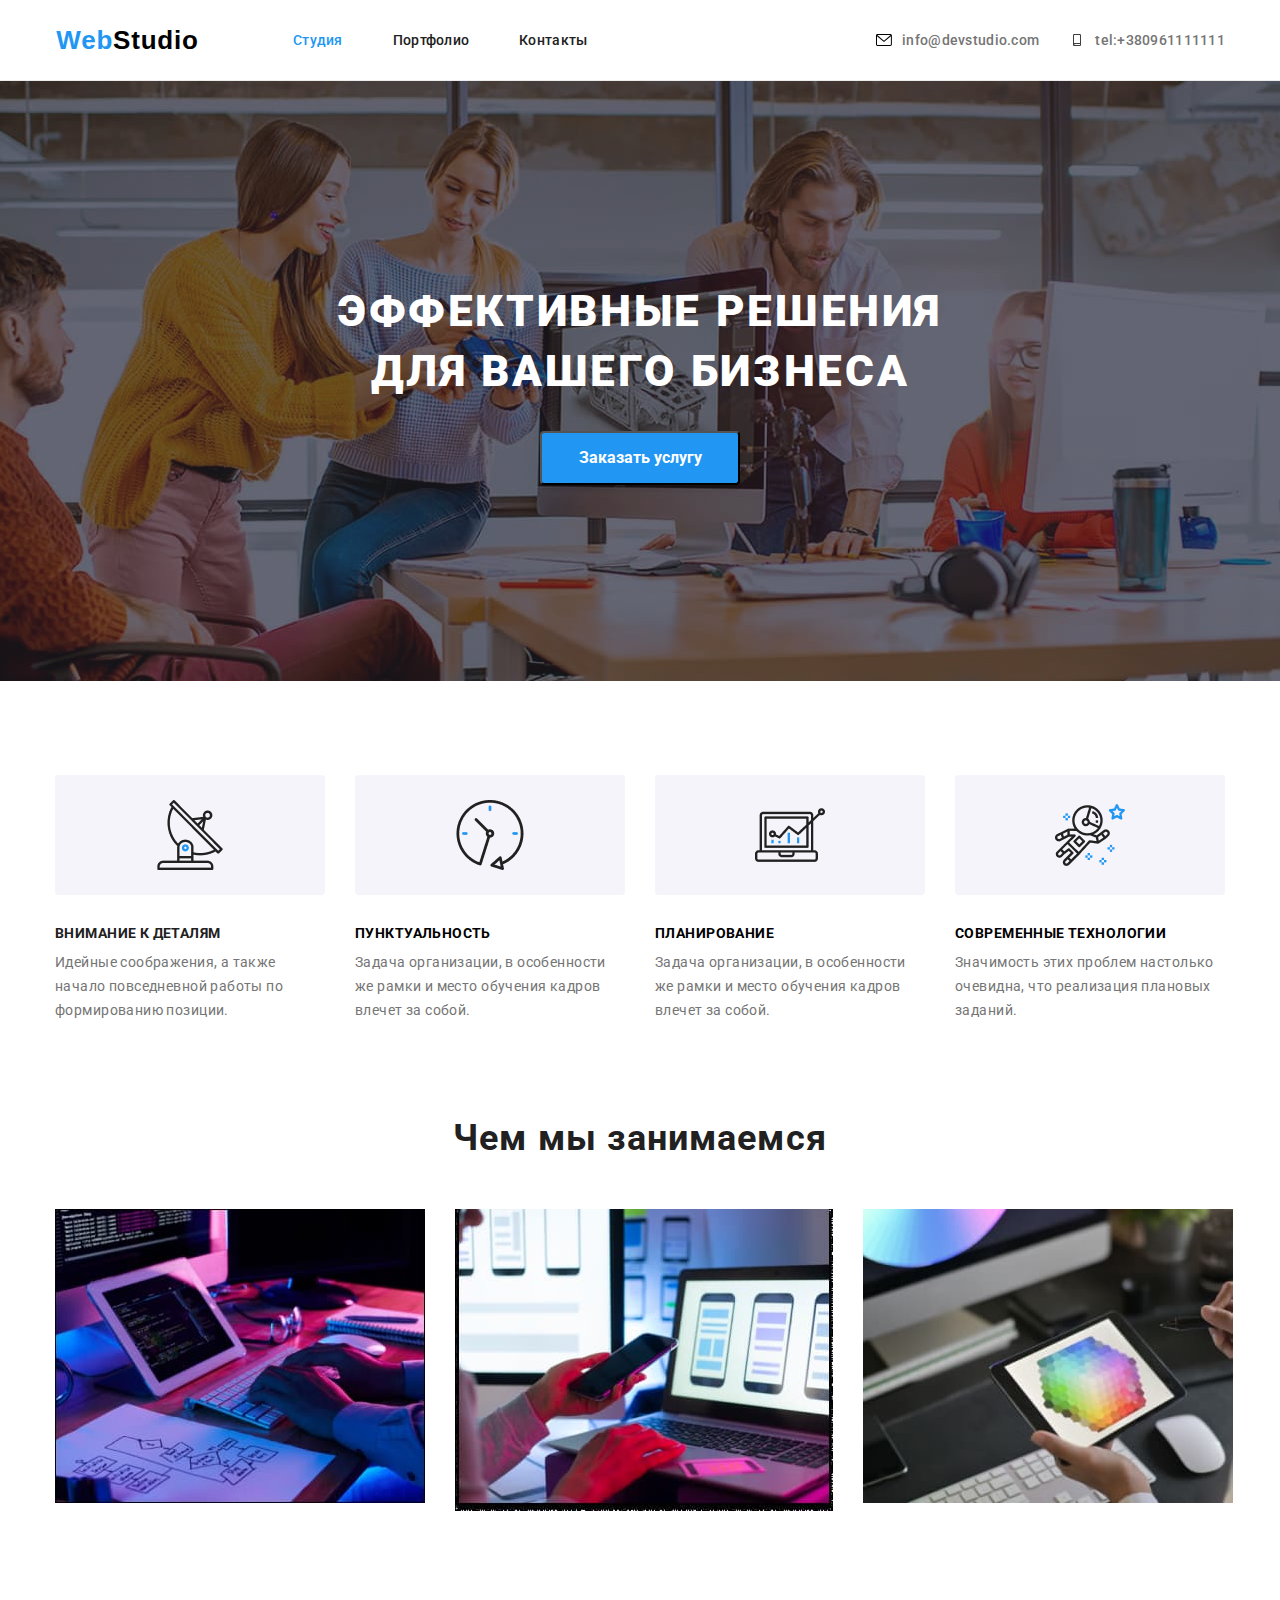
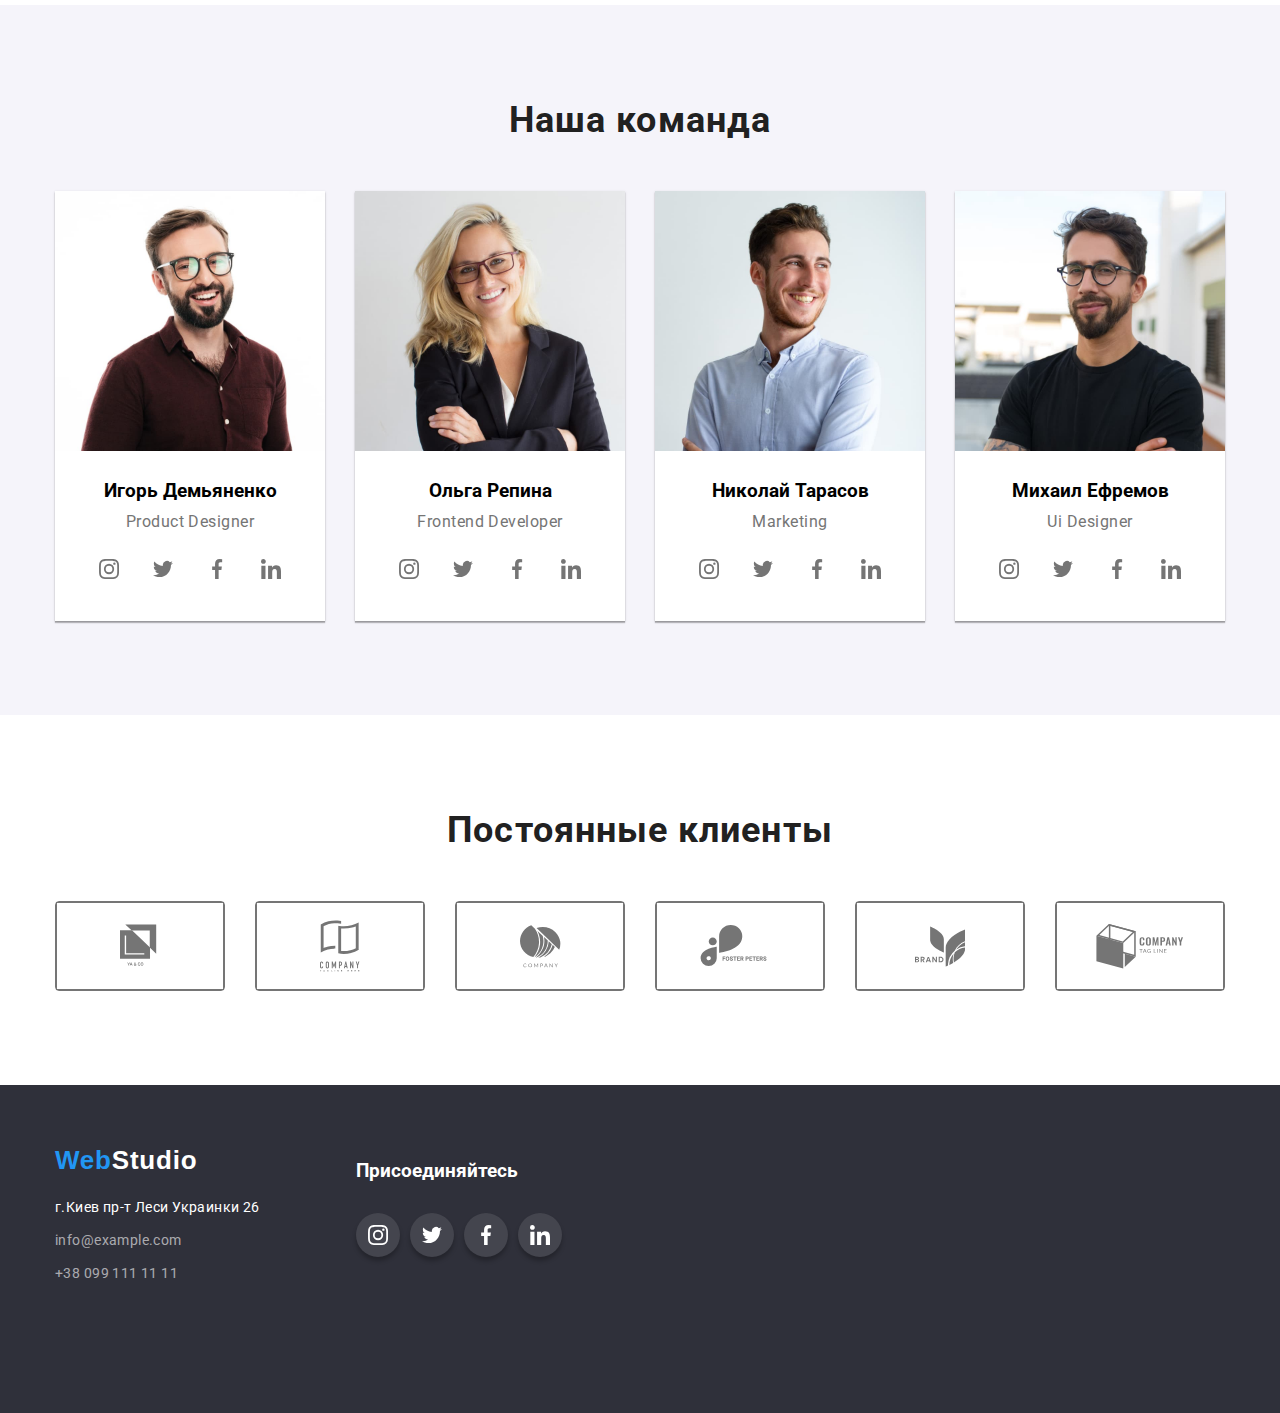
==== commit 76538ea2: "=" ====
--- a/index.html
+++ b/index.html
@@ -57,12 +57,10 @@
     <main>
         <!--HERO-->
         <section class="hero overlay">
-            <div>
-                <div class="container">
-                    <div class="hero-side">
-                        <h1 class="title">ЭФФЕКТИВНЫЕ РЕШЕНИЯ ДЛЯ ВАШЕГО БИЗНЕСА</h1>
-                       <button class="modal-btn" type="button">Заказать услугу</button>
-                    </div>
+            <div class="container">
+                <div class="hero-side">
+                    <h1 class="title">ЭФФЕКТИВНЫЕ РЕШЕНИЯ ДЛЯ ВАШЕГО БИЗНЕСА</h1>
+                    <button class="modal-btn" type="button">Заказать услугу</button>
                 </div>
             </div>
             
--- a/CSS/styles.css
+++ b/CSS/styles.css
@@ -217,19 +217,19 @@
 /* Components end */
 
 /* hero*/
-.hero,
-.hero-part {
-  /* display: flex; */
+.hero {
+  display: flex;
+  justify-content: center;
   padding-top: 200px;
   padding-bottom: 200px;
-  background-color: #2f303a;
 }
 
 .overlay {
   display: flex;
-  margin: 0 auto;
+  background-size: cover;
+  background-position: center;
   height: 600px;
-  min-width: 1600px;
+  max-width: 1600px;
   margin-left: auto;
   margin-right: auto;
   background-repeat: no-repeat;
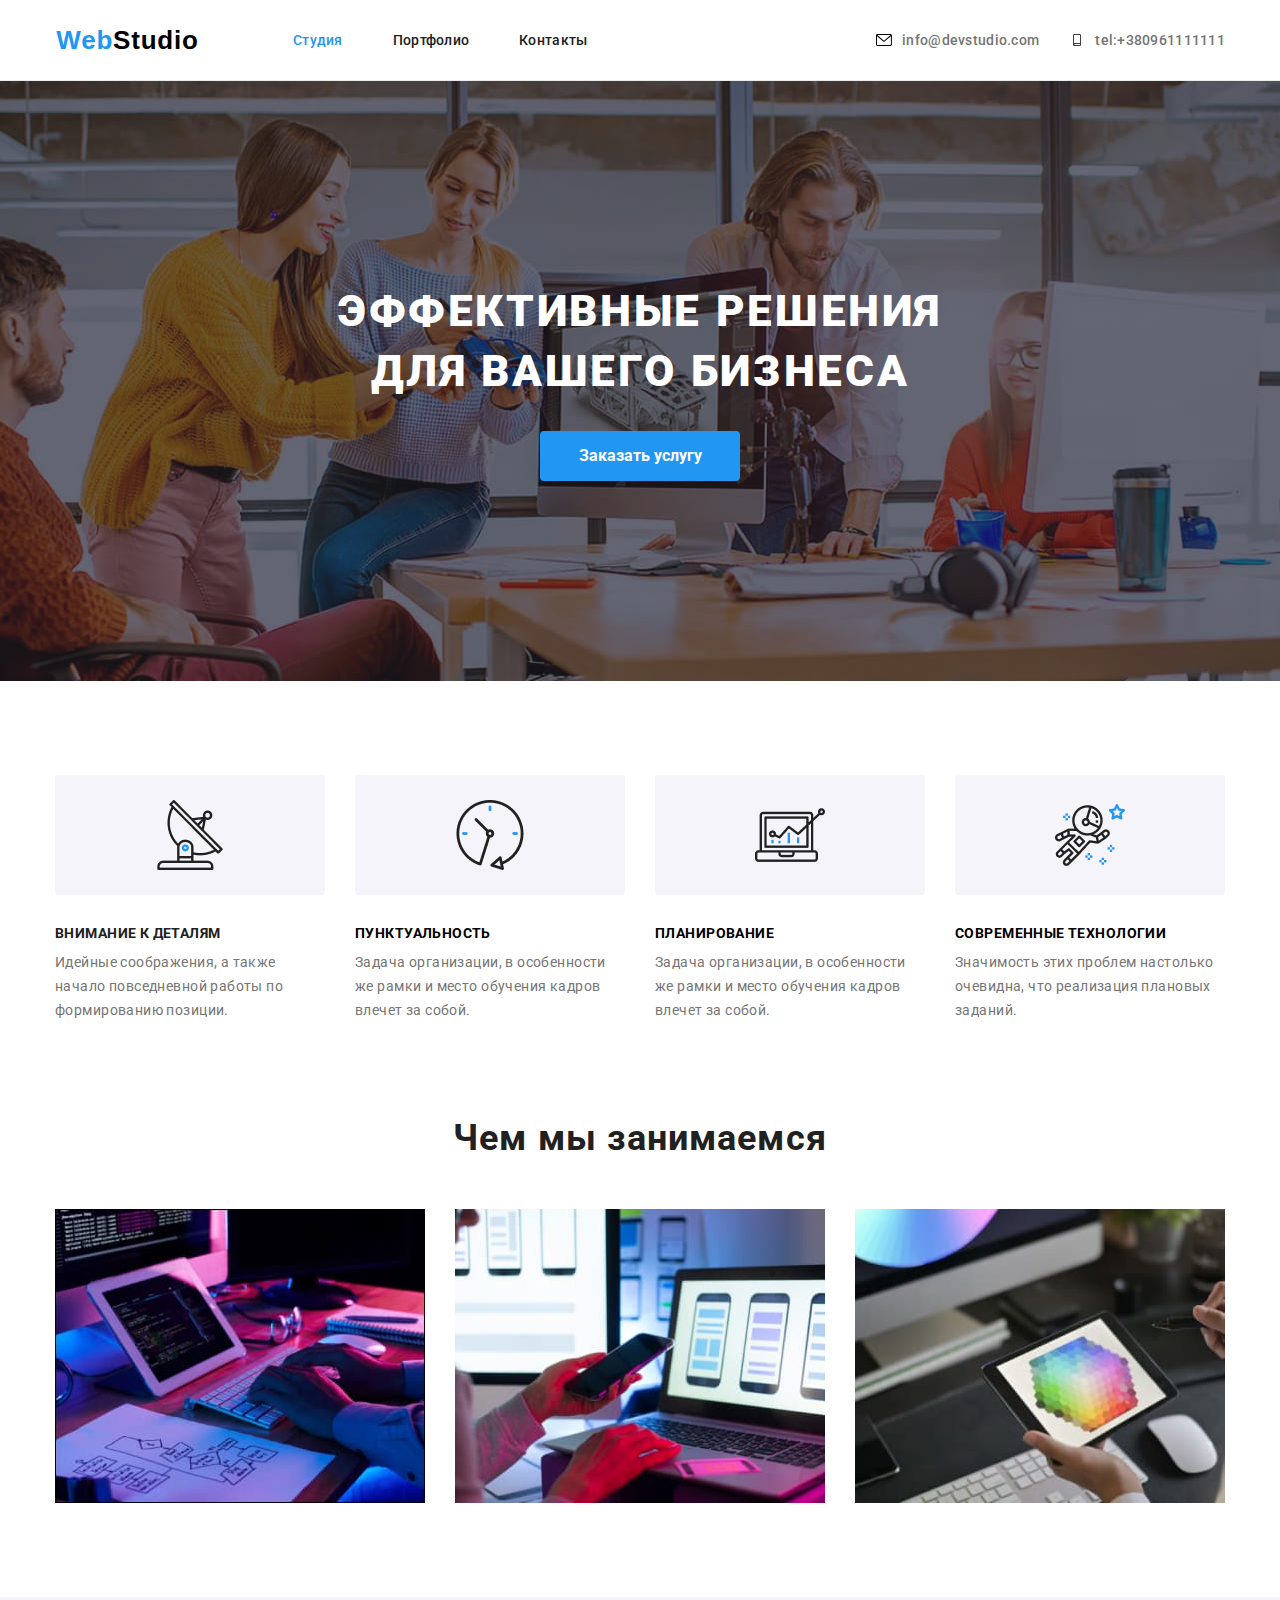
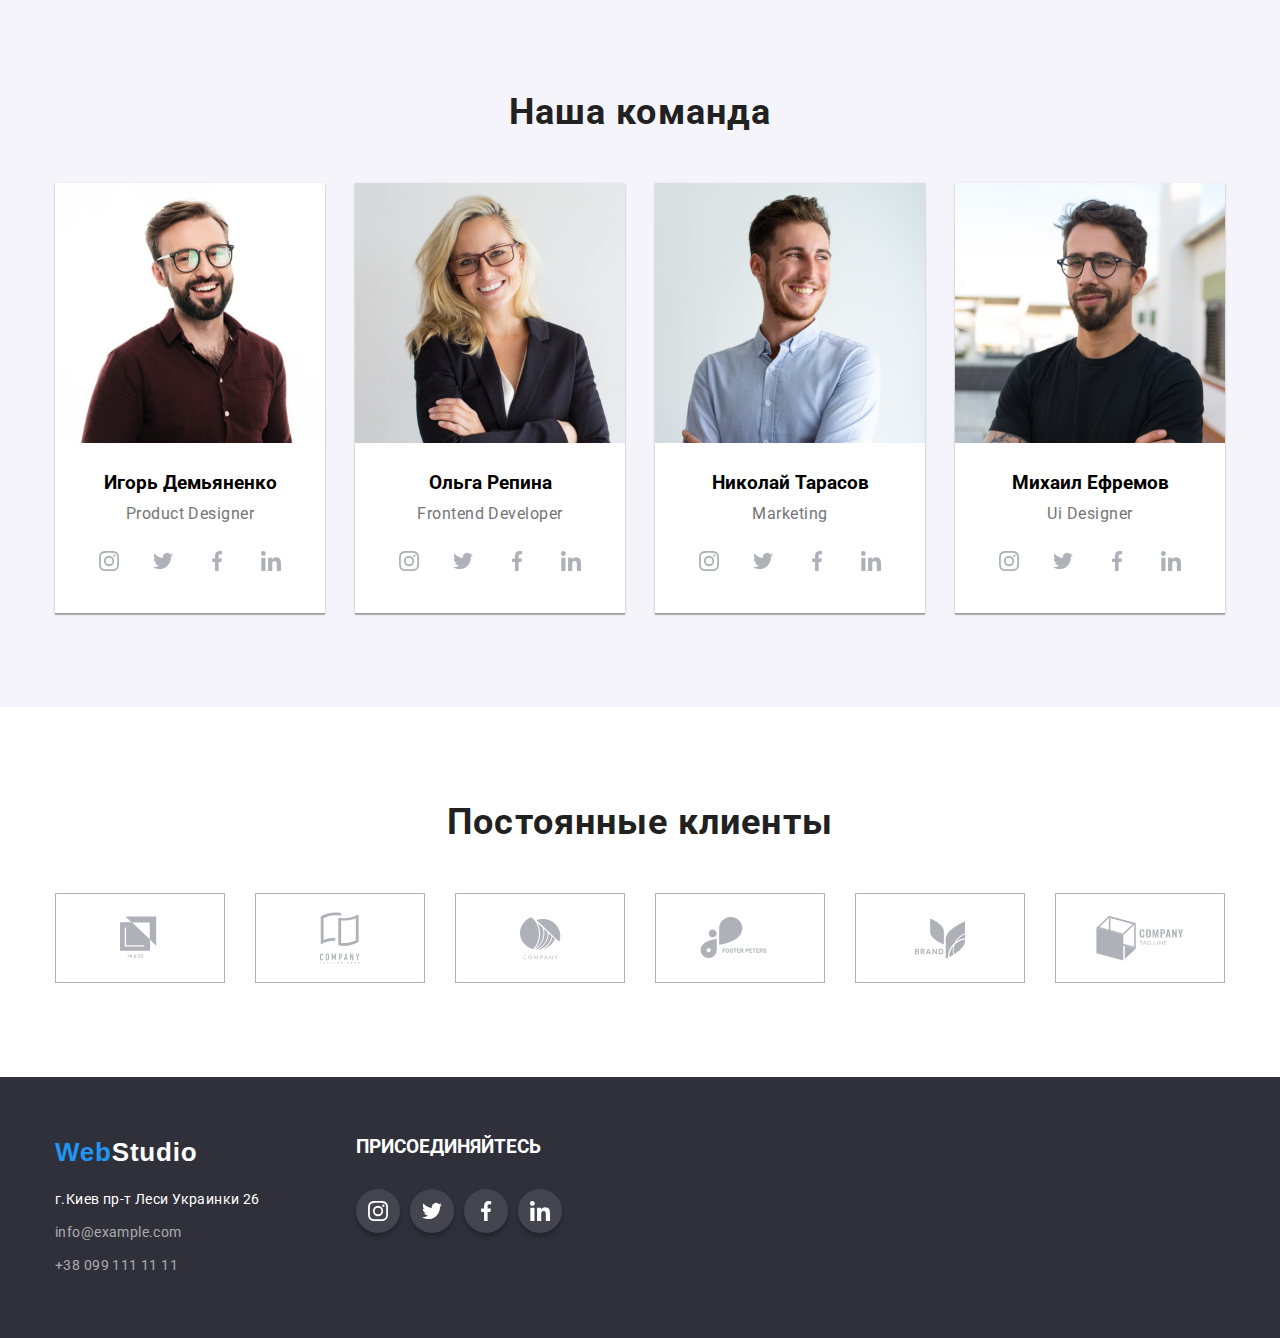
==== commit 678ea051: "first edits" ====
--- a/index.html
+++ b/index.html
@@ -105,7 +105,7 @@
                         alt="разработчик печатает текст">
                     </li>
                     <li class="about-us-list-item">
-                    <img class="about-us-list-item-img" src="./images/Images1/about2-о.jpg"
+                    <img class="about-us-list-item-img" src="./images/Images1/about2-o.jpg"
                         alt="разработчик смотрит на экран с телефонами">
                     </li>
                     <li class="about-us-list-item">
--- a/CSS/styles.css
+++ b/CSS/styles.css
@@ -5,6 +5,7 @@
   --main-color: #757575;
   --title-color: #212121;
   --white-text-color: #ffffff;
+  --icons-color: #afb1b8;
 }
 body {
   background-color: var(--white-text-color);
@@ -109,6 +110,8 @@
   display: flex;
   align-items: center;
   margin-left: auto;
+  padding-top: 32px;
+  padding-bottom: 32px;
 }
 
 .contacts-icon {
@@ -132,6 +135,8 @@
 
 .navigation-list {
   display: flex;
+  padding-top: 32px;
+  padding-bottom: 32px;
 }
 .navigation-list-item:not(:last-child) {
   margin-right: 50px;
@@ -155,11 +160,12 @@
   background-image: url("/images/sprite.svg#icon-envelope-hover-2");
 } */
 
+/*
 .navigation-list-link,
 .info {
   padding-top: 32px;
-  padding-bottom: 32px;
-}
+  padding-bottom: 32px; */
+
 .navigation-list-link {
   display: block;
   font-family: var(--text-font);
@@ -272,11 +278,11 @@
   font-weight: 700;
   font-size: 16px;
   line-height: 1.875;
-  box-shadow: 0px 4px 4px rgba(0, 0, 0, 0.15);
   border-radius: 4px;
   color: var(--white-text-color);
   background: var(--accent-color);
   cursor: pointer;
+  border: none;
 }
 
 /* items */
@@ -453,7 +459,7 @@
   width: 44px;
   height: 44px;
   display: flex;
-  color: var(--main-color);
+  color: var(--icons-color);
   text-align: center;
   justify-content: center;
   align-items: center;
@@ -494,7 +500,6 @@
 }
 .our-clients-item {
   border-radius: 4px;
-  border: solid 1px var(--main-color);
   display: inline-block;
   display: flex;
   text-decoration: none;
@@ -504,13 +509,13 @@
   height: 90px;
 }
 .our-clients-link {
-  color: var(--main-color);
+  color: var(--icons-color);
   background-color: var(--white-text-color);
   display: flex;
 
   width: 100%;
   height: 100%;
-  border: solid 1px var(--main-color);
+  border: solid 1px var(--icons-color);
 }
 .our-clients-icon {
   display: flex;
@@ -607,6 +612,7 @@
   padding-top: 60px;
   padding-bottom: 60px;
   background-color: #2f303a;
+  align-items: baseline;
 }
 
 .footer .container {
@@ -644,13 +650,12 @@
 .footer-title {
   color: var(--white-text-color);
   margin-bottom: 30px;
+  text-transform: uppercase;
 }
 
 .footer-icons {
   align-items: flex-start;
   margin-left: 70px;
-  padding-top: 16px;
-  padding-bottom: 96px;
   width: 206px;
 }
 .icon-link .dark-them {
@@ -669,6 +674,11 @@
   background-color: var(--accent-color);
 }
 
+.address .link:hover,
+.address .link:focus {
+  color: var(--accent-color);
+}
+
 /* Hero Portfolio*/
 
 .buttons .container {
@@ -688,3 +698,8 @@
 .buttons-list-item:not(:last-child) {
   margin-right: 8px;
 }
+.buttons-list-item-btn {
+  padding: 6.1px 22.5px;
+  border-color: transparent;
+  border-radius: 4px;
+}
